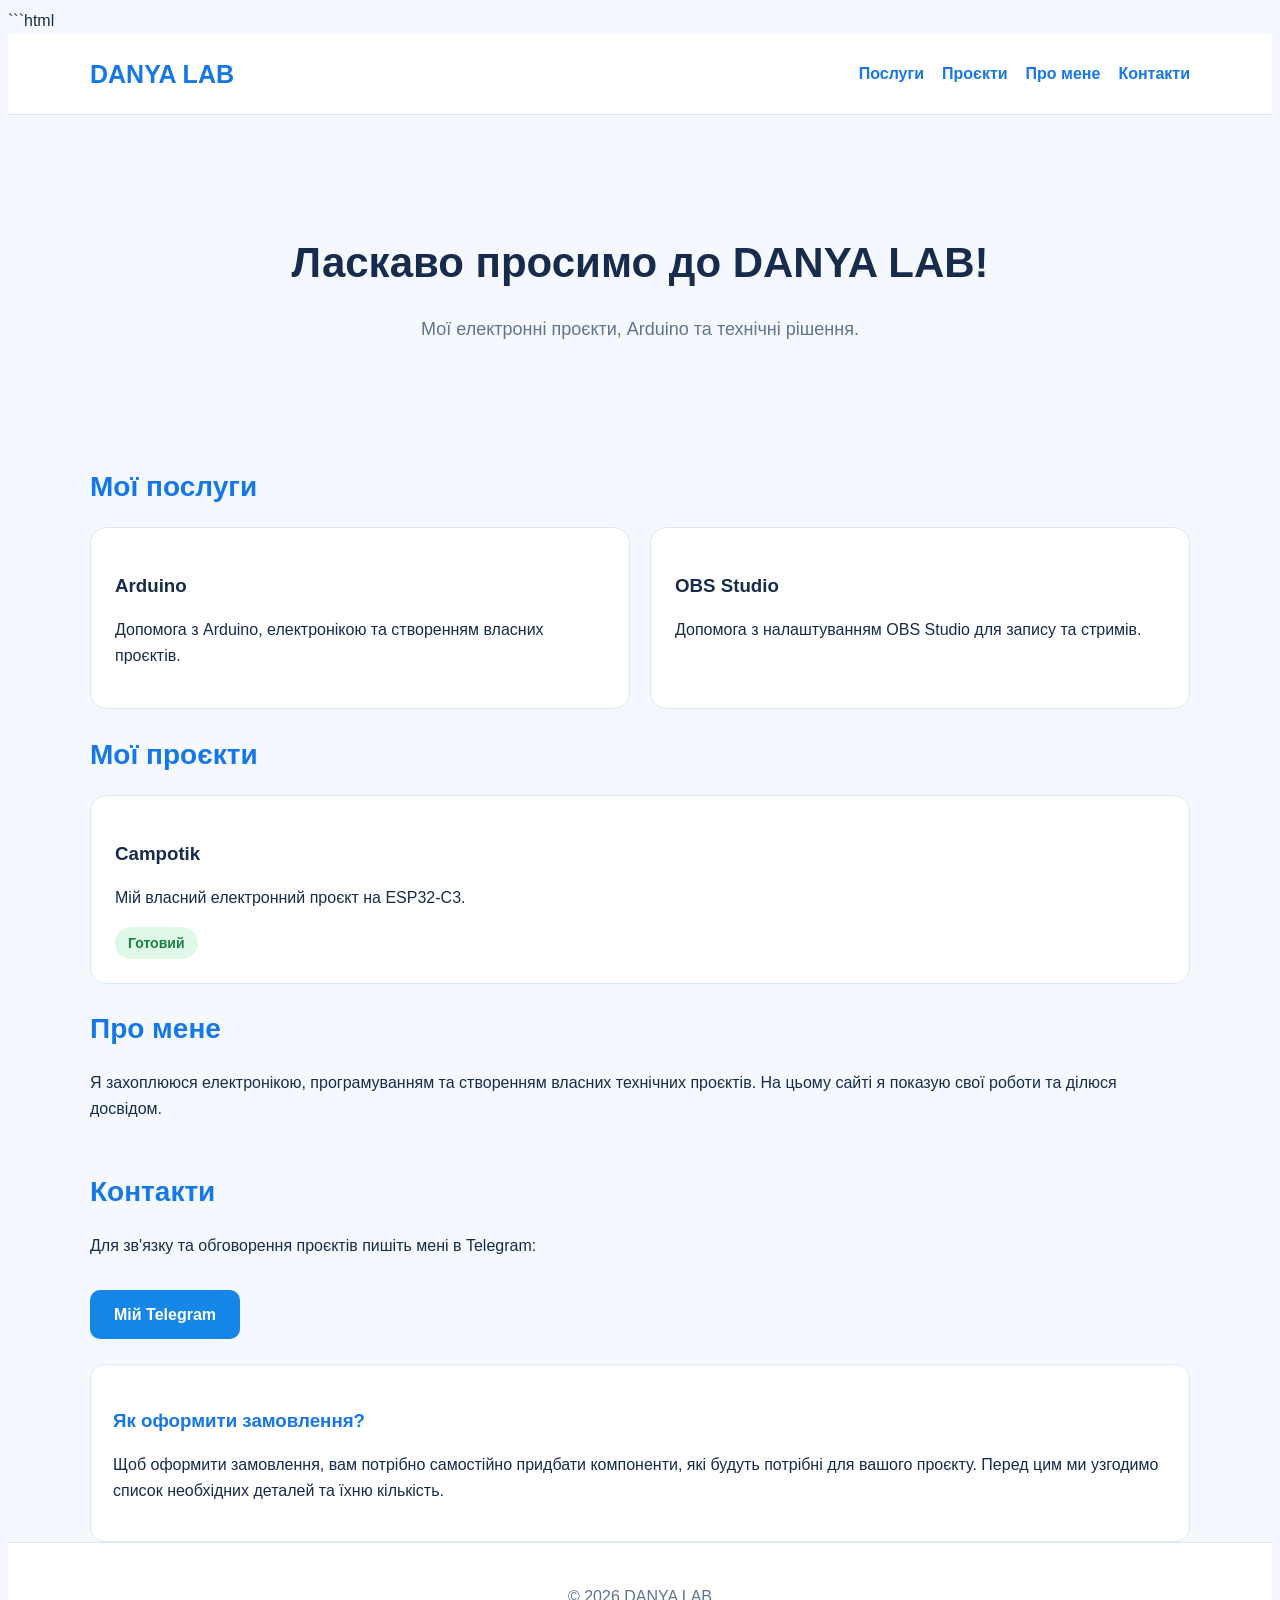
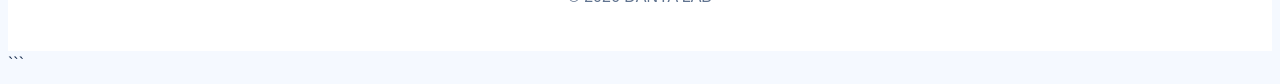
==== index.html @ 4e41c388 "Add files via upload" ====
```html
<!DOCTYPE html>
<html lang="uk">
<head>
    <meta charset="UTF-8">
    <meta name="viewport" content="width=device-width, initial-scale=1.0">
    <title>DANYA LAB</title>
    <link rel="stylesheet" href="style.css">
</head>
<body>

<header class="site-header">
    <div class="container header-content">
        <a href="index.html" class="logo">DANYA LAB</a>
        <nav>
            <a href="#services">Послуги</a>
            <a href="#projects">Проєкти</a>
            <a href="#about">Про мене</a>
            <a href="#contacts">Контакти</a>
        </nav>
    </div>
</header>

<main>

    <section class="hero container">
        <h1>Ласкаво просимо до DANYA LAB!</h1>
        <p>Мої електронні проєкти, Arduino та технічні рішення.</p>
    </section>

    <section class="container" id="services">
        <h2>Мої послуги</h2>

        <div class="cards">
            <div class="card">
                <h3>Arduino</h3>
                <p>Допомога з Arduino, електронікою та створенням власних проєктів.</p>
            </div>

            <div class="card">
                <h3>OBS Studio</h3>
                <p>Допомога з налаштуванням OBS Studio для запису та стримів.</p>
            </div>
        </div>
    </section>

    <section class="container" id="projects">
        <h2>Мої проєкти</h2>

        <div class="projects">
            <a href="campotik.html" class="project-card">
                <h3>Campotik</h3>
                <p>Мій власний електронний проєкт на ESP32-C3.</p>
                <span class="status">Готовий</span>
            </a>
        </div>
    </section>

    <section class="container" id="about">
        <h2>Про мене</h2>
        <p>
            Я захоплююся електронікою, програмуванням та створенням
            власних технічних проєктів. На цьому сайті я показую
            свої роботи та ділюся досвідом.
        </p>
    </section>

    <section class="container contacts" id="contacts">
        <h2>Контакти</h2>

        <p>Для зв'язку та обговорення проєктів пишіть мені в Telegram:</p>

        <a class="telegram-button" href="https://t.me/Danyalabbb" target="_blank" rel="noopener noreferrer">
            Мій Telegram
        </a>

        <div class="order-info">
            <h3>Як оформити замовлення?</h3>
            <p>
                Щоб оформити замовлення, вам потрібно самостійно
                придбати компоненти, які будуть потрібні для вашого
                проєкту. Перед цим ми узгодимо список необхідних
                деталей та їхню кількість.
            </p>
        </div>
    </section>

</main>

<footer class="site-footer">
    <p>© 2026 DANYA LAB</p>
</footer>

</body>
</html>
```
---- style.css ----
css
* {
    margin: 0;
    padding: 0;
    box-sizing: border-box;
}

html {
    scroll-behavior: smooth;
}

body {
    font-family: Arial, sans-serif;
    background: #f5f9ff;
    color: #172b4d;
    line-height: 1.6;
}

.container {
    width: 90%;
    max-width: 1100px;
    margin: 0 auto;
}

/* Шапка */

.site-header {
    background: white;
    padding: 20px 0;
    border-bottom: 1px solid #dce8f7;
}

.header-content {
    display: flex;
    justify-content: space-between;
    align-items: center;
    gap: 20px;
}

.logo {
    font-size: 25px;
    font-weight: bold;
    color: #1677e8;
    text-decoration: none;
}

nav {
    display: flex;
    gap: 18px;
    flex-wrap: wrap;
}

nav a,
.back-link {
    color: #1677e8;
    text-decoration: none;
    font-weight: bold;
}

nav a:hover,
.back-link:hover {
    text-decoration: underline;
}

/* Головна */

.hero {
    padding: 80px 0;
    text-align: center;
}

.hero h1 {
    font-size: 42px;
    margin-bottom: 15px;
}

.hero p {
    font-size: 18px;
    color: #60738f;
}

section {
    margin-bottom: 55px;
}

h2 {
    font-size: 28px;
    margin-bottom: 18px;
    color: #1677e8;
}

/* Картки */

.cards,
.projects {
    display: grid;
    grid-template-columns: repeat(auto-fit, minmax(230px, 1fr));
    gap: 20px;
}

.card,
.project-card {
    display: block;
    padding: 24px;
    background: white;
    border-radius: 16px;
    border: 1px solid #dce8f7;
    color: #172b4d;
    text-decoration: none;
    transition: 0.2s;
}

.card:hover,
.project-card:hover {
    transform: translateY(-5px);
    box-shadow: 0 8px 25px rgba(20, 90, 160, 0.12);
}

.project-card h3,
.card h3 {
    margin-bottom: 10px;
}

/* Статус */

.status {
    display: inline-block;
    background: #dff8e8;
    color: #168344;
    padding: 5px 13px;
    border-radius: 20px;
    font-size: 14px;
    font-weight: bold;
}

/* Контакти */

.contacts {
    padding-top: 10px;
}

.telegram-button {
    display: inline-block;
    margin-top: 15px;
    padding: 12px 24px;
    background: #1687e8;
    color: white;
    text-decoration: none;
    border-radius: 10px;
    font-weight: bold;
    transition: 0.2s;
}

.telegram-button:hover {
    background: #0868c4;
}

/* Інформація про замовлення */

.order-info {
    margin-top: 25px;
    padding: 22px;
    background: white;
    border: 1px solid #dce8f7;
    border-radius: 14px;
}

.order-info h3 {
    color: #1677e8;
    margin-bottom: 10px;
}

/* Сторінка Campotik */

.project-detail {
    padding-top: 45px;
    padding-bottom: 50px;
}

.project-heading {
    margin-bottom: 35px;
}

.project-heading h1 {
    display: inline-block;
    font-size: 42px;
    margin-right: 12px;
}

.project-heading p {
    margin-top: 18px;
    font-size: 18px;
    color: #60738f;
}

.project-info {
    background: white;
    padding: 25px;
    border-radius: 16px;
    border: 1px solid #dce8f7;
    margin-bottom: 40px;
}

.project-info ul {
    padding-left: 25px;
}

.project-info li {
    margin-bottom: 8px;
}

/* Галерея */

.gallery-section {
    margin-top: 35px;
}

.gallery-section p {
    color: #60738f;
    margin-bottom: 20px;
}

.campotik-gallery {
    display: grid;
    grid-template-columns: repeat(auto-fit, minmax(230px, 1fr));
    gap: 18px;
}

.campotik-gallery img {
    width: 100%;
    height: 240px;
    object-fit: cover;
    border-radius: 15px;
    border: 2px solid #dce8f7;
    background: white;
    transition: transform 0.2s;
}

.campotik-gallery img:hover {
    transform: scale(1.03);
}

/* Підвал */

.site-footer {
    text-align: center;
    padding: 25px;
    color: #60738f;
    background: white;
    border-top: 1px solid #dce8f7;
}

/* Телефони */

@media (max-width: 650px) {
    .header-content {
        flex-direction: column;
    }

    nav {
        justify-content: center;
    }

    .hero h1 {
        font-size: 32px;
    }

    .project-heading h1 {
        font-size: 34px;
    }

    .campotik-gallery {
        grid-template-columns: 1fr;
    }

    .campotik-gallery img {
        height: 250px;
    }
}
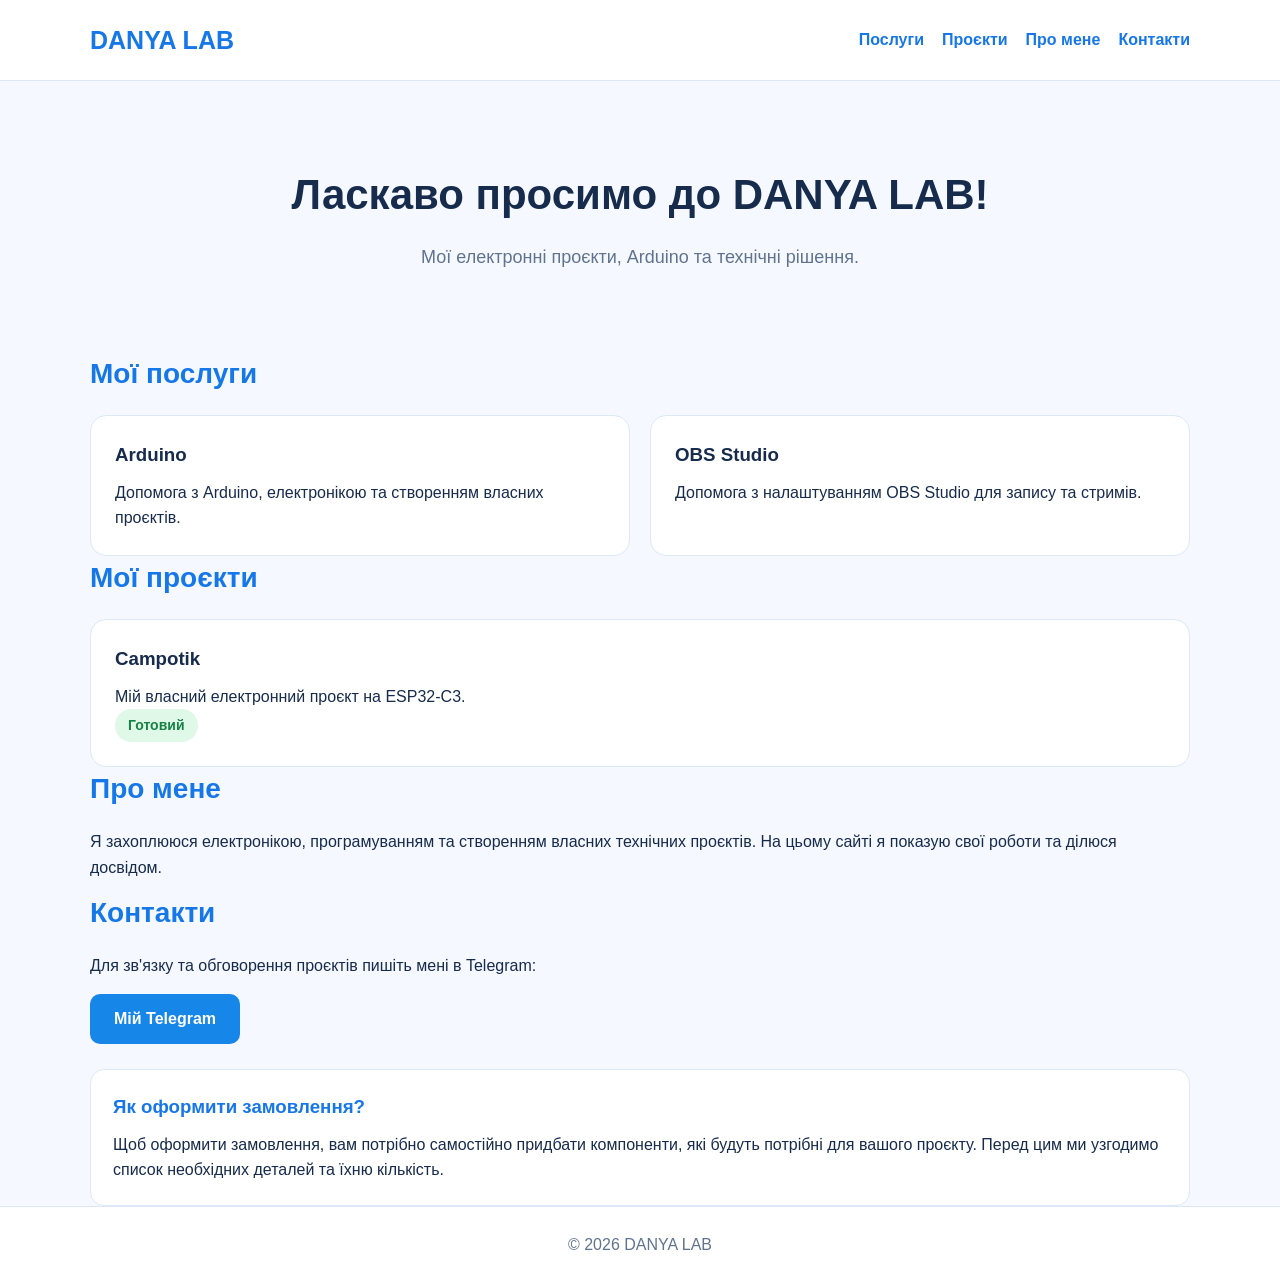
==== commit 1b2e5aa9: "Add files via upload" ====
--- a/index.html
+++ b/index.html
@@ -1,4 +1,4 @@
-```html
+
 <!DOCTYPE html>
 <html lang="uk">
 <head>
@@ -92,5 +92,4 @@
 </footer>
 
 </body>
-</html>
-```+</html>
--- a/style.css
+++ b/style.css
@@ -1,4 +1,4 @@
-css
+
 * {
     margin: 0;
     padding: 0;
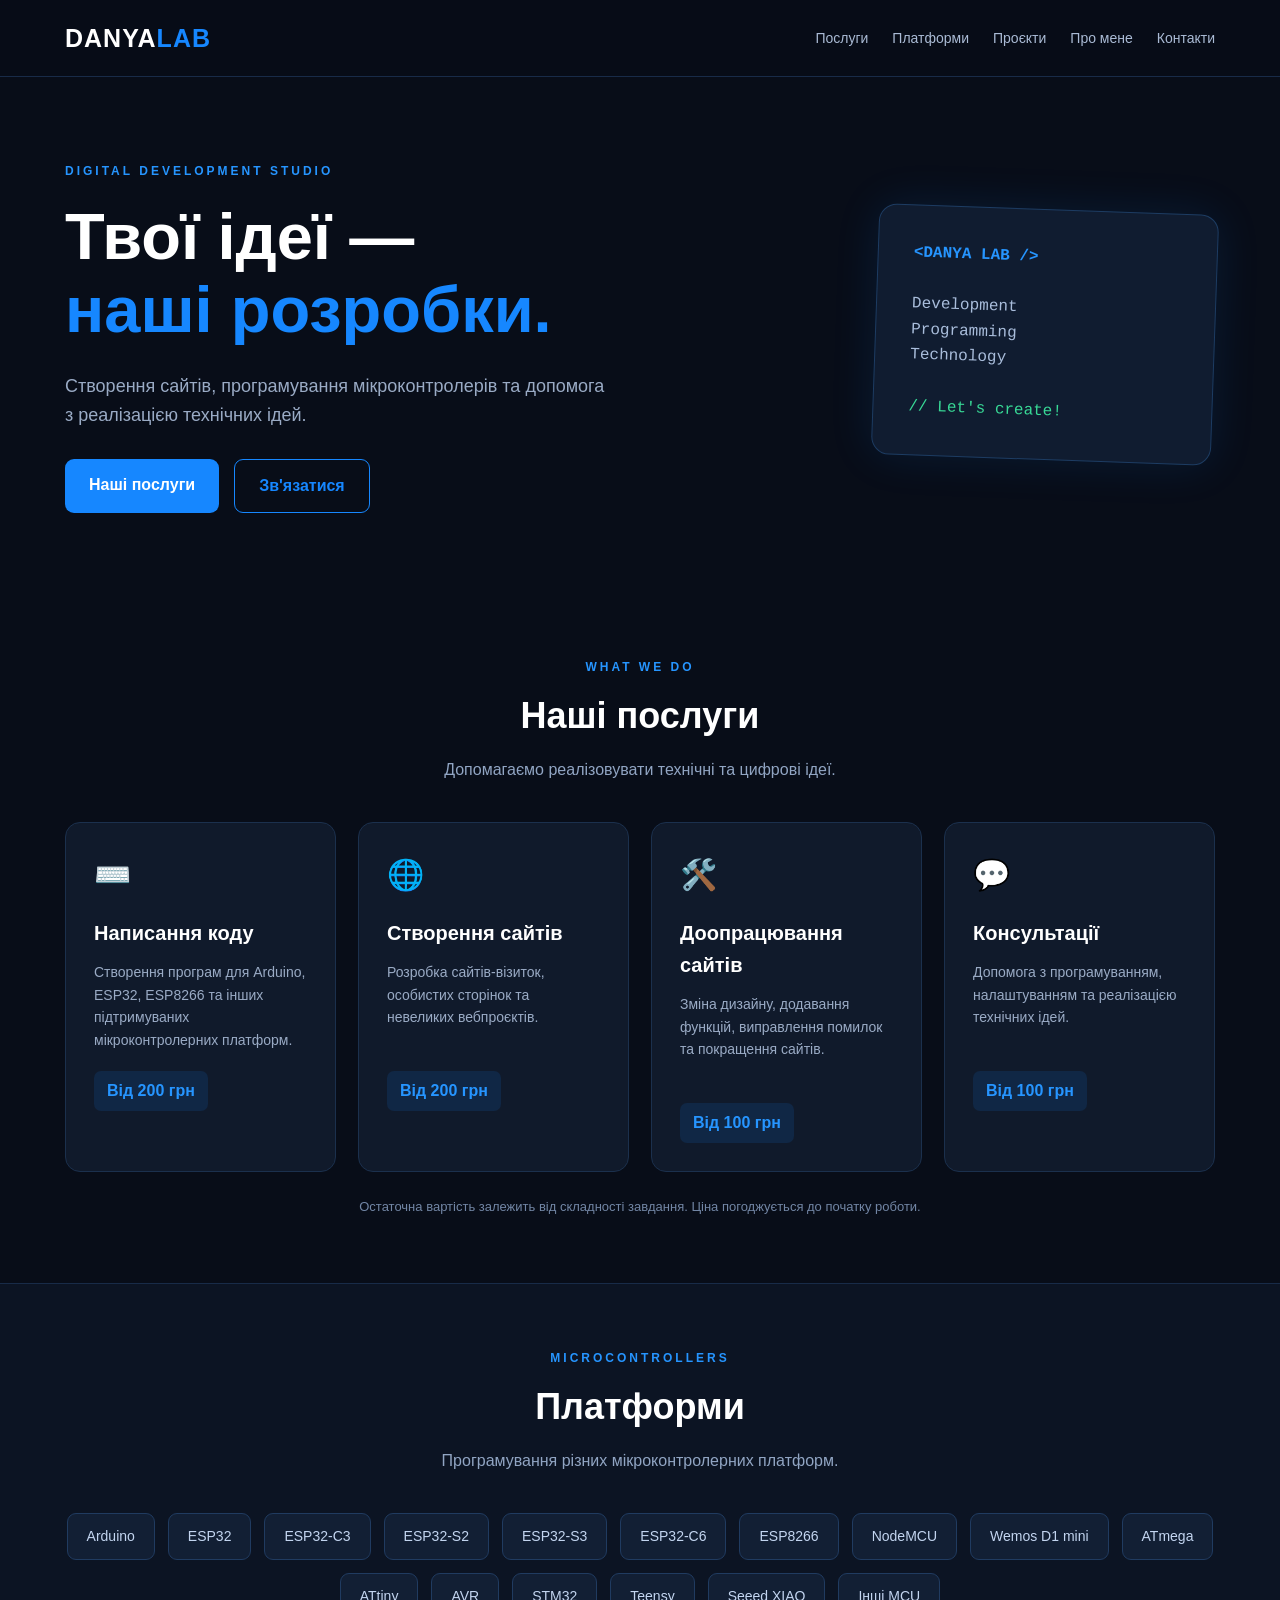
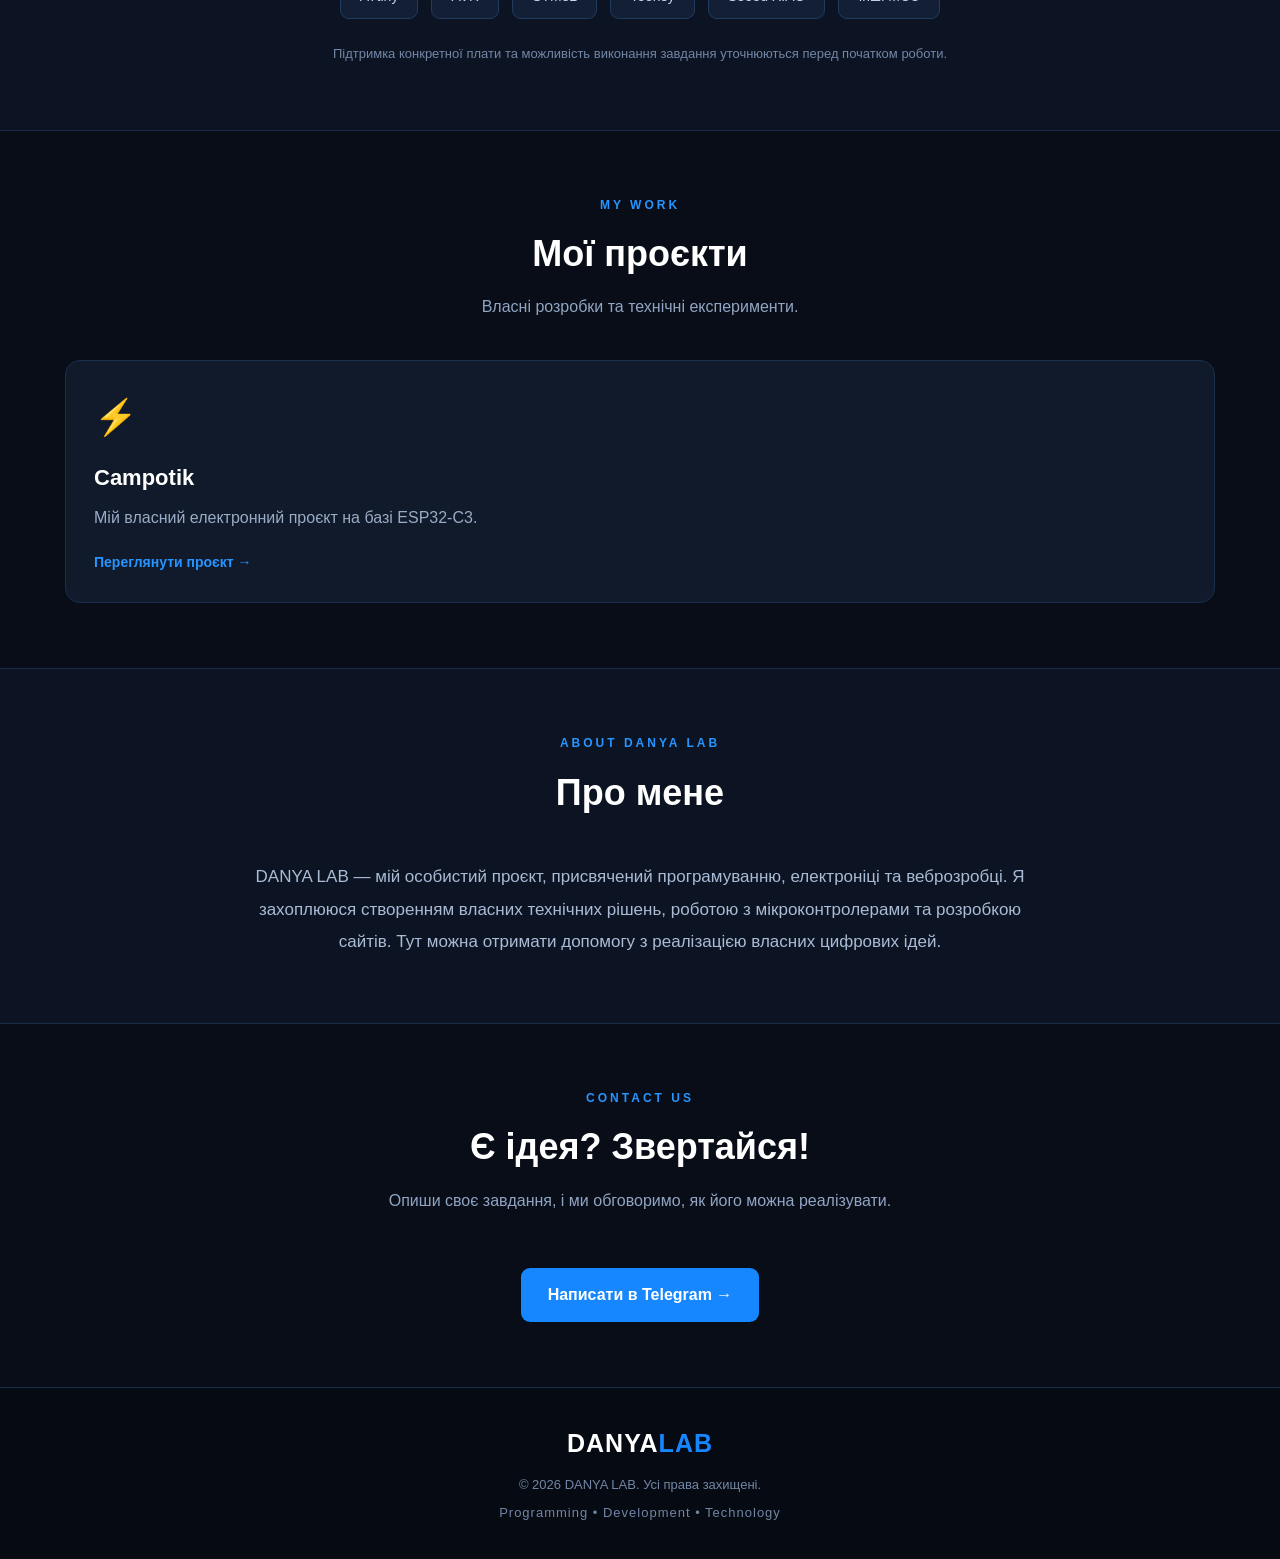
==== commit 6b597420: "Add files via upload" ====
--- a/index.html
+++ b/index.html
@@ -4,91 +4,358 @@
 <head>
     <meta charset="UTF-8">
     <meta name="viewport" content="width=device-width, initial-scale=1.0">
-    <title>DANYA LAB</title>
+
+    <meta name="description" content="DANYA LAB — створення сайтів, програмування Arduino, ESP32 та інших мікроконтролерів.">
+
+    <meta name="theme-color" content="#080d18">
+
+    <title>DANYA LAB — Розробка та програмування</title>
+
     <link rel="stylesheet" href="style.css">
 </head>
+
 <body>
 
 <header class="site-header">
     <div class="container header-content">
-        <a href="index.html" class="logo">DANYA LAB</a>
+
+        <a href="#" class="logo">
+            DANYA<span>LAB</span>
+        </a>
+
         <nav>
             <a href="#services">Послуги</a>
+            <a href="#platforms">Платформи</a>
             <a href="#projects">Проєкти</a>
             <a href="#about">Про мене</a>
             <a href="#contacts">Контакти</a>
         </nav>
+
     </div>
 </header>
 
 <main>
 
+    <!-- ГОЛОВНИЙ ЕКРАН -->
+
     <section class="hero container">
-        <h1>Ласкаво просимо до DANYA LAB!</h1>
-        <p>Мої електронні проєкти, Arduino та технічні рішення.</p>
-    </section>
-
-    <section class="container" id="services">
-        <h2>Мої послуги</h2>
+
+        <div class="hero-content">
+
+            <span class="hero-label">
+                DIGITAL DEVELOPMENT STUDIO
+            </span>
+
+            <h1>
+                Твої ідеї —<br>
+                <span>наші розробки.</span>
+            </h1>
+
+            <p>
+                Створення сайтів, програмування мікроконтролерів
+                та допомога з реалізацією технічних ідей.
+            </p>
+
+            <div class="hero-buttons">
+
+                <a href="#services" class="button primary">
+                    Наші послуги
+                </a>
+
+                <a href="#contacts" class="button secondary">
+                    Зв'язатися
+                </a>
+
+            </div>
+
+        </div>
+
+        <div class="hero-decoration">
+
+            <div class="code-box">
+
+                <span class="code-blue">&lt;DANYA LAB /&gt;</span>
+
+                <br><br>
+
+                <span>Development</span>
+                <br>
+                <span>Programming</span>
+                <br>
+                <span>Technology</span>
+
+                <br><br>
+
+                <span class="code-green">// Let's create!</span>
+
+            </div>
+
+        </div>
+
+    </section>
+
+    <!-- ПОСЛУГИ -->
+
+    <section class="section container" id="services">
+
+        <div class="section-heading">
+
+            <span>WHAT WE DO</span>
+
+            <h2>Наші послуги</h2>
+
+            <p>
+                Допомагаємо реалізовувати технічні та цифрові ідеї.
+            </p>
+
+        </div>
 
         <div class="cards">
+
             <div class="card">
-                <h3>Arduino</h3>
-                <p>Допомога з Arduino, електронікою та створенням власних проєктів.</p>
+
+                <div class="card-icon">⌨️</div>
+
+                <h3>Написання коду</h3>
+
+                <p>
+                    Створення програм для Arduino, ESP32,
+                    ESP8266 та інших підтримуваних
+                    мікроконтролерних платформ.
+                </p>
+
+                <div class="card-price">
+                    Від 200 грн
+                </div>
+
             </div>
 
             <div class="card">
-                <h3>OBS Studio</h3>
-                <p>Допомога з налаштуванням OBS Studio для запису та стримів.</p>
-            </div>
-        </div>
-    </section>
-
-    <section class="container" id="projects">
-        <h2>Мої проєкти</h2>
+
+                <div class="card-icon">🌐</div>
+
+                <h3>Створення сайтів</h3>
+
+                <p>
+                    Розробка сайтів-візиток, особистих сторінок
+                    та невеликих вебпроєктів.
+                </p>
+
+                <div class="card-price">
+                    Від 200 грн
+                </div>
+
+            </div>
+
+            <div class="card">
+
+                <div class="card-icon">🛠️</div>
+
+                <h3>Доопрацювання сайтів</h3>
+
+                <p>
+                    Зміна дизайну, додавання функцій,
+                    виправлення помилок та покращення сайтів.
+                </p>
+
+                <div class="card-price">
+                    Від 100 грн
+                </div>
+
+            </div>
+
+            <div class="card">
+
+                <div class="card-icon">💬</div>
+
+                <h3>Консультації</h3>
+
+                <p>
+                    Допомога з програмуванням, налаштуванням
+                    та реалізацією технічних ідей.
+                </p>
+
+                <div class="card-price">
+                    Від 100 грн
+                </div>
+
+            </div>
+
+        </div>
+
+        <p class="price-note">
+            Остаточна вартість залежить від складності завдання.
+            Ціна погоджується до початку роботи.
+        </p>
+
+    </section>
+
+    <!-- ПЛАТФОРМИ -->
+
+    <section class="section platforms-section" id="platforms">
+
+        <div class="container">
+
+            <div class="section-heading">
+
+                <span>MICROCONTROLLERS</span>
+
+                <h2>Платформи</h2>
+
+                <p>
+                    Програмування різних мікроконтролерних платформ.
+                </p>
+
+            </div>
+
+            <div class="platform-list">
+
+                <div class="platform">Arduino</div>
+                <div class="platform">ESP32</div>
+                <div class="platform">ESP32-C3</div>
+                <div class="platform">ESP32-S2</div>
+                <div class="platform">ESP32-S3</div>
+                <div class="platform">ESP32-C6</div>
+                <div class="platform">ESP8266</div>
+                <div class="platform">NodeMCU</div>
+                <div class="platform">Wemos D1 mini</div>
+                <div class="platform">ATmega</div>
+                <div class="platform">ATtiny</div>
+                <div class="platform">AVR</div>
+                <div class="platform">STM32</div>
+                <div class="platform">Teensy</div>
+                <div class="platform">Seeed XIAO</div>
+                <div class="platform">Інші MCU</div>
+
+            </div>
+
+            <p class="platform-note">
+                Підтримка конкретної плати та можливість виконання
+                завдання уточнюються перед початком роботи.
+            </p>
+
+        </div>
+
+    </section>
+
+    <!-- ПРОЄКТИ -->
+
+    <section class="section container" id="projects">
+
+        <div class="section-heading">
+
+            <span>MY WORK</span>
+
+            <h2>Мої проєкти</h2>
+
+            <p>
+                Власні розробки та технічні експерименти.
+            </p>
+
+        </div>
 
         <div class="projects">
+
             <a href="campotik.html" class="project-card">
+
+                <div class="project-icon">⚡</div>
+
                 <h3>Campotik</h3>
-                <p>Мій власний електронний проєкт на ESP32-C3.</p>
-                <span class="status">Готовий</span>
+
+                <p>
+                    Мій власний електронний проєкт
+                    на базі ESP32-C3.
+                </p>
+
+                <span class="project-link">
+                    Переглянути проєкт →
+                </span>
+
             </a>
-        </div>
-    </section>
-
-    <section class="container" id="about">
-        <h2>Про мене</h2>
-        <p>
-            Я захоплююся електронікою, програмуванням та створенням
-            власних технічних проєктів. На цьому сайті я показую
-            свої роботи та ділюся досвідом.
-        </p>
-    </section>
-
-    <section class="container contacts" id="contacts">
-        <h2>Контакти</h2>
-
-        <p>Для зв'язку та обговорення проєктів пишіть мені в Telegram:</p>
-
-        <a class="telegram-button" href="https://t.me/Danyalabbb" target="_blank" rel="noopener noreferrer">
-            Мій Telegram
+
+        </div>
+
+    </section>
+
+    <!-- ПРО МЕНЕ -->
+
+    <section class="section about-section" id="about">
+
+        <div class="container">
+
+            <div class="section-heading">
+
+                <span>ABOUT DANYA LAB</span>
+
+                <h2>Про мене</h2>
+
+            </div>
+
+            <p class="about-text">
+
+                DANYA LAB — мій особистий проєкт,
+                присвячений програмуванню, електроніці
+                та веброзробці.
+
+                Я захоплююся створенням власних технічних
+                рішень, роботою з мікроконтролерами
+                та розробкою сайтів.
+
+                Тут можна отримати допомогу з реалізацією
+                власних цифрових ідей.
+
+            </p>
+
+        </div>
+
+    </section>
+
+    <!-- КОНТАКТИ -->
+
+    <section class="section container contacts" id="contacts">
+
+        <div class="section-heading">
+
+            <span>CONTACT US</span>
+
+            <h2>Є ідея? Звертайся!</h2>
+
+            <p>
+                Опиши своє завдання, і ми обговоримо,
+                як його можна реалізувати.
+            </p>
+
+        </div>
+
+        <a
+            class="telegram-button"
+            href="https://t.me/Danyalabbb"
+            target="_blank"
+            rel="noopener noreferrer"
+        >
+            Написати в Telegram →
         </a>
 
-        <div class="order-info">
-            <h3>Як оформити замовлення?</h3>
-            <p>
-                Щоб оформити замовлення, вам потрібно самостійно
-                придбати компоненти, які будуть потрібні для вашого
-                проєкту. Перед цим ми узгодимо список необхідних
-                деталей та їхню кількість.
-            </p>
-        </div>
     </section>
 
 </main>
 
+<!-- FOOTER -->
+
 <footer class="site-footer">
-    <p>© 2026 DANYA LAB</p>
+
+    <a href="#" class="logo">
+        DANYA<span>LAB</span>
+    </a>
+
+    <p>
+        © 2026 DANYA LAB. Усі права захищені.
+    </p>
+
+    <p class="footer-description">
+        Programming • Development • Technology
+    </p>
+
 </footer>
 
 </body>
--- a/style.css
+++ b/style.css
@@ -1,3 +1,6 @@
+/* ==============================
+   ОСНОВНІ НАЛАШТУВАННЯ
+============================== */
 
 * {
     margin: 0;
@@ -11,166 +14,436 @@
 
 body {
     font-family: Arial, sans-serif;
-    background: #f5f9ff;
-    color: #172b4d;
+    background: #080d18;
+    color: #e7efff;
     line-height: 1.6;
 }
 
 .container {
     width: 90%;
-    max-width: 1100px;
+    max-width: 1150px;
     margin: 0 auto;
 }
 
-/* Шапка */
+section {
+    scroll-margin-top: 90px;
+}
+
+/* ==============================
+   ШАПКА САЙТУ
+============================== */
 
 .site-header {
-    background: white;
-    padding: 20px 0;
-    border-bottom: 1px solid #dce8f7;
+    position: sticky;
+    top: 0;
+    z-index: 100;
+    background: rgba(8, 13, 24, 0.95);
+    backdrop-filter: blur(12px);
+    border-bottom: 1px solid #182b48;
+    padding: 18px 0;
 }
 
 .header-content {
     display: flex;
     justify-content: space-between;
     align-items: center;
-    gap: 20px;
+    gap: 25px;
 }
 
 .logo {
     font-size: 25px;
     font-weight: bold;
-    color: #1677e8;
+    color: #ffffff;
     text-decoration: none;
+    letter-spacing: 1px;
+}
+
+.logo span {
+    color: #1687ff;
 }
 
 nav {
     display: flex;
-    gap: 18px;
+    align-items: center;
+    gap: 24px;
     flex-wrap: wrap;
 }
 
-nav a,
-.back-link {
-    color: #1677e8;
+nav a {
+    color: #aabbd5;
     text-decoration: none;
-    font-weight: bold;
-}
-
-nav a:hover,
-.back-link:hover {
-    text-decoration: underline;
-}
-
-/* Головна */
+    font-size: 14px;
+    transition: 0.2s;
+}
+
+nav a:hover {
+    color: #2695ff;
+}
+
+/* ==============================
+   ГОЛОВНИЙ ЕКРАН
+============================== */
 
 .hero {
-    padding: 80px 0;
+    min-height: 510px;
+    display: flex;
+    justify-content: space-between;
+    align-items: center;
+    gap: 50px;
+    padding-top: 80px;
+    padding-bottom: 80px;
+}
+
+.hero-content {
+    max-width: 650px;
+}
+
+.hero-label {
+    display: inline-block;
+    color: #2695ff;
+    font-size: 12px;
+    font-weight: bold;
+    letter-spacing: 3px;
+    margin-bottom: 20px;
+}
+
+.hero h1 {
+    font-size: clamp(38px, 6vw, 65px);
+    line-height: 1.12;
+    margin-bottom: 25px;
+    color: white;
+}
+
+.hero h1 span {
+    color: #1687ff;
+}
+
+.hero p {
+    max-width: 550px;
+    color: #9aabc5;
+    font-size: 18px;
+    margin-bottom: 30px;
+}
+
+.hero-buttons {
+    display: flex;
+    gap: 15px;
+    flex-wrap: wrap;
+}
+
+.button {
+    display: inline-block;
+    padding: 13px 24px;
+    border-radius: 9px;
+    text-decoration: none;
+    font-weight: bold;
+    transition: 0.25s;
+}
+
+.button.primary {
+    background: #1687ff;
+    color: white;
+}
+
+.button.primary:hover {
+    background: #0069d9;
+    transform: translateY(-3px);
+    box-shadow: 0 5px 25px rgba(22, 135, 255, 0.3);
+}
+
+.button.secondary {
+    color: #1687ff;
+    border: 1px solid #1687ff;
+}
+
+.button.secondary:hover {
+    background: #1687ff;
+    color: white;
+}
+
+/* Декоративний блок з кодом */
+
+.hero-decoration {
+    width: 340px;
+    flex-shrink: 0;
+}
+
+.code-box {
+    padding: 35px;
+    background: #101c30;
+    border: 1px solid #1d3c62;
+    border-radius: 18px;
+    box-shadow: 0 0 45px rgba(22, 135, 255, 0.12);
+    font-family: Consolas, monospace;
+    color: #a9bddb;
+    transform: rotate(2deg);
+}
+
+.code-blue {
+    color: #2695ff;
+    font-weight: bold;
+}
+
+.code-green {
+    color: #38d996;
+}
+
+/* ==============================
+   ЗАГОЛОВКИ СЕКЦІЙ
+============================== */
+
+.section {
+    padding-top: 65px;
+    padding-bottom: 65px;
+}
+
+.section-heading {
     text-align: center;
-}
-
-.hero h1 {
-    font-size: 42px;
-    margin-bottom: 15px;
-}
-
-.hero p {
-    font-size: 18px;
-    color: #60738f;
-}
-
-section {
-    margin-bottom: 55px;
-}
-
-h2 {
-    font-size: 28px;
+    margin-bottom: 40px;
+}
+
+.section-heading > span {
+    display: block;
+    color: #2695ff;
+    font-size: 12px;
+    font-weight: bold;
+    letter-spacing: 3px;
+    margin-bottom: 10px;
+}
+
+.section-heading h2 {
+    font-size: 36px;
+    color: white;
+    margin-bottom: 12px;
+}
+
+.section-heading p {
+    color: #91a5c3;
+    font-size: 16px;
+}
+
+/* ==============================
+   КАРТКИ ПОСЛУГ
+============================== */
+
+.cards {
+    display: grid;
+    grid-template-columns: repeat(auto-fit, minmax(230px, 1fr));
+    gap: 22px;
+}
+
+.card {
+    padding: 28px;
+    background: #101a2b;
+    border: 1px solid #1b304d;
+    border-radius: 15px;
+    transition: 0.25s;
+}
+
+.card:hover {
+    transform: translateY(-6px);
+    border-color: #1687ff;
+    box-shadow: 0 8px 30px rgba(22, 135, 255, 0.12);
+}
+
+.card-icon {
+    font-size: 30px;
     margin-bottom: 18px;
-    color: #1677e8;
-}
-
-/* Картки */
-
-.cards,
+}
+
+.card h3 {
+    color: white;
+    font-size: 20px;
+    margin-bottom: 12px;
+}
+
+.card p {
+    color: #9aabc5;
+    font-size: 14px;
+    min-height: 90px;
+}
+
+.card-price {
+    display: inline-block;
+    margin-top: 20px;
+    padding: 7px 13px;
+    background: rgba(22, 135, 255, 0.12);
+    color: #2695ff;
+    border-radius: 7px;
+    font-weight: bold;
+}
+
+.price-note {
+    text-align: center;
+    color: #7286a5;
+    font-size: 13px;
+    margin-top: 25px;
+}
+
+/* ==============================
+   ПЛАТФОРМИ
+============================== */
+
+.platforms-section {
+    background: #0c1423;
+    border-top: 1px solid #182b48;
+    border-bottom: 1px solid #182b48;
+}
+
+.platform-list {
+    display: flex;
+    justify-content: center;
+    flex-wrap: wrap;
+    gap: 13px;
+}
+
+.platform {
+    padding: 11px 19px;
+    background: #121f34;
+    border: 1px solid #203b60;
+    border-radius: 9px;
+    color: #c3d5f0;
+    font-size: 14px;
+    transition: 0.2s;
+}
+
+.platform:hover {
+    color: white;
+    border-color: #1687ff;
+    background: #142b49;
+    transform: translateY(-3px);
+}
+
+.platform-note {
+    text-align: center;
+    color: #7286a5;
+    font-size: 13px;
+    margin-top: 25px;
+}
+
+/* ==============================
+   ПРОЄКТИ
+============================== */
+
 .projects {
     display: grid;
-    grid-template-columns: repeat(auto-fit, minmax(230px, 1fr));
-    gap: 20px;
-}
-
-.card,
+    grid-template-columns: repeat(auto-fit, minmax(250px, 1fr));
+    gap: 22px;
+}
+
 .project-card {
     display: block;
-    padding: 24px;
-    background: white;
-    border-radius: 16px;
-    border: 1px solid #dce8f7;
-    color: #172b4d;
+    padding: 28px;
+    background: #101a2b;
+    border: 1px solid #1b304d;
+    border-radius: 15px;
     text-decoration: none;
-    transition: 0.2s;
-}
-
-.card:hover,
+    color: #e7efff;
+    transition: 0.25s;
+}
+
 .project-card:hover {
-    transform: translateY(-5px);
-    box-shadow: 0 8px 25px rgba(20, 90, 160, 0.12);
-}
-
-.project-card h3,
-.card h3 {
+    transform: translateY(-6px);
+    border-color: #1687ff;
+    box-shadow: 0 8px 30px rgba(22, 135, 255, 0.12);
+}
+
+.project-icon {
+    font-size: 35px;
+    margin-bottom: 15px;
+}
+
+.project-card h3 {
+    color: white;
+    font-size: 22px;
     margin-bottom: 10px;
 }
 
-/* Статус */
-
-.status {
-    display: inline-block;
-    background: #dff8e8;
-    color: #168344;
-    padding: 5px 13px;
-    border-radius: 20px;
+.project-card p {
+    color: #9aabc5;
+    margin-bottom: 18px;
+}
+
+.project-link {
+    color: #2695ff;
+    font-weight: bold;
     font-size: 14px;
-    font-weight: bold;
-}
-
-/* Контакти */
+}
+
+/* ==============================
+   ПРО МЕНЕ
+============================== */
+
+.about-section {
+    background: #0c1423;
+    border-top: 1px solid #182b48;
+    border-bottom: 1px solid #182b48;
+}
+
+.about-text {
+    max-width: 800px;
+    margin: 0 auto;
+    color: #aabbd5;
+    font-size: 17px;
+    text-align: center;
+    line-height: 1.9;
+}
+
+/* ==============================
+   КОНТАКТИ
+============================== */
 
 .contacts {
-    padding-top: 10px;
+    text-align: center;
 }
 
 .telegram-button {
     display: inline-block;
     margin-top: 15px;
-    padding: 12px 24px;
-    background: #1687e8;
+    padding: 14px 27px;
+    background: #1687ff;
     color: white;
     text-decoration: none;
-    border-radius: 10px;
-    font-weight: bold;
-    transition: 0.2s;
+    border-radius: 9px;
+    font-weight: bold;
+    transition: 0.25s;
 }
 
 .telegram-button:hover {
-    background: #0868c4;
-}
-
-/* Інформація про замовлення */
-
-.order-info {
-    margin-top: 25px;
-    padding: 22px;
-    background: white;
-    border: 1px solid #dce8f7;
-    border-radius: 14px;
-}
-
-.order-info h3 {
-    color: #1677e8;
-    margin-bottom: 10px;
-}
-
-/* Сторінка Campotik */
+    background: #0069d9;
+    transform: translateY(-3px);
+    box-shadow: 0 5px 25px rgba(22, 135, 255, 0.3);
+}
+
+/* ==============================
+   ПІДВАЛ
+============================== */
+
+.site-footer {
+    text-align: center;
+    padding: 35px 20px;
+    background: #060a12;
+    border-top: 1px solid #182b48;
+}
+
+.site-footer .logo {
+    display: inline-block;
+    margin-bottom: 12px;
+}
+
+.site-footer p {
+    color: #7286a5;
+    font-size: 13px;
+}
+
+.footer-description {
+    margin-top: 7px;
+    letter-spacing: 1px;
+}
+
+/* ==============================
+   СТОРІНКА CAMPOTIK
+============================== */
 
 .project-detail {
     padding-top: 45px;
@@ -185,20 +458,26 @@
     display: inline-block;
     font-size: 42px;
     margin-right: 12px;
+    color: white;
 }
 
 .project-heading p {
     margin-top: 18px;
     font-size: 18px;
-    color: #60738f;
+    color: #9aabc5;
 }
 
 .project-info {
-    background: white;
+    background: #101a2b;
     padding: 25px;
     border-radius: 16px;
-    border: 1px solid #dce8f7;
+    border: 1px solid #1b304d;
     margin-bottom: 40px;
+}
+
+.project-info h2 {
+    color: #2695ff;
+    margin-bottom: 15px;
 }
 
 .project-info ul {
@@ -207,6 +486,7 @@
 
 .project-info li {
     margin-bottom: 8px;
+    color: #aabbd5;
 }
 
 /* Галерея */
@@ -215,8 +495,12 @@
     margin-top: 35px;
 }
 
+.gallery-section h2 {
+    color: #2695ff;
+}
+
 .gallery-section p {
-    color: #60738f;
+    color: #9aabc5;
     margin-bottom: 20px;
 }
 
@@ -231,38 +515,89 @@
     height: 240px;
     object-fit: cover;
     border-radius: 15px;
-    border: 2px solid #dce8f7;
-    background: white;
-    transition: transform 0.2s;
+    border: 1px solid #203b60;
+    background: #101a2b;
+    transition: 0.25s;
 }
 
 .campotik-gallery img:hover {
     transform: scale(1.03);
-}
-
-/* Підвал */
-
-.site-footer {
-    text-align: center;
-    padding: 25px;
-    color: #60738f;
-    background: white;
-    border-top: 1px solid #dce8f7;
-}
-
-/* Телефони */
+    border-color: #1687ff;
+}
+
+/* ==============================
+   АДАПТАЦІЯ ПІД ТЕЛЕФОНИ
+============================== */
+
+@media (max-width: 800px) {
+
+    .hero {
+        flex-direction: column;
+        text-align: center;
+        gap: 45px;
+    }
+
+    .hero-content {
+        max-width: 100%;
+    }
+
+    .hero p {
+        margin-left: auto;
+        margin-right: auto;
+    }
+
+    .hero-buttons {
+        justify-content: center;
+    }
+
+    .hero-decoration {
+        width: 100%;
+        max-width: 340px;
+    }
+
+    .code-box {
+        transform: none;
+    }
+}
 
 @media (max-width: 650px) {
+
     .header-content {
         flex-direction: column;
     }
 
     nav {
         justify-content: center;
+        gap: 14px;
+    }
+
+    nav a {
+        font-size: 13px;
+    }
+
+    .hero {
+        padding-top: 60px;
+        padding-bottom: 60px;
     }
 
     .hero h1 {
-        font-size: 32px;
+        font-size: 38px;
+    }
+
+    .hero p {
+        font-size: 16px;
+    }
+
+    .section-heading h2 {
+        font-size: 29px;
+    }
+
+    .card p {
+        min-height: auto;
+    }
+
+    .about-text {
+        font-size: 15px;
     }
 
     .project-heading h1 {
@@ -276,4 +611,4 @@
     .campotik-gallery img {
         height: 250px;
     }
-}
+}
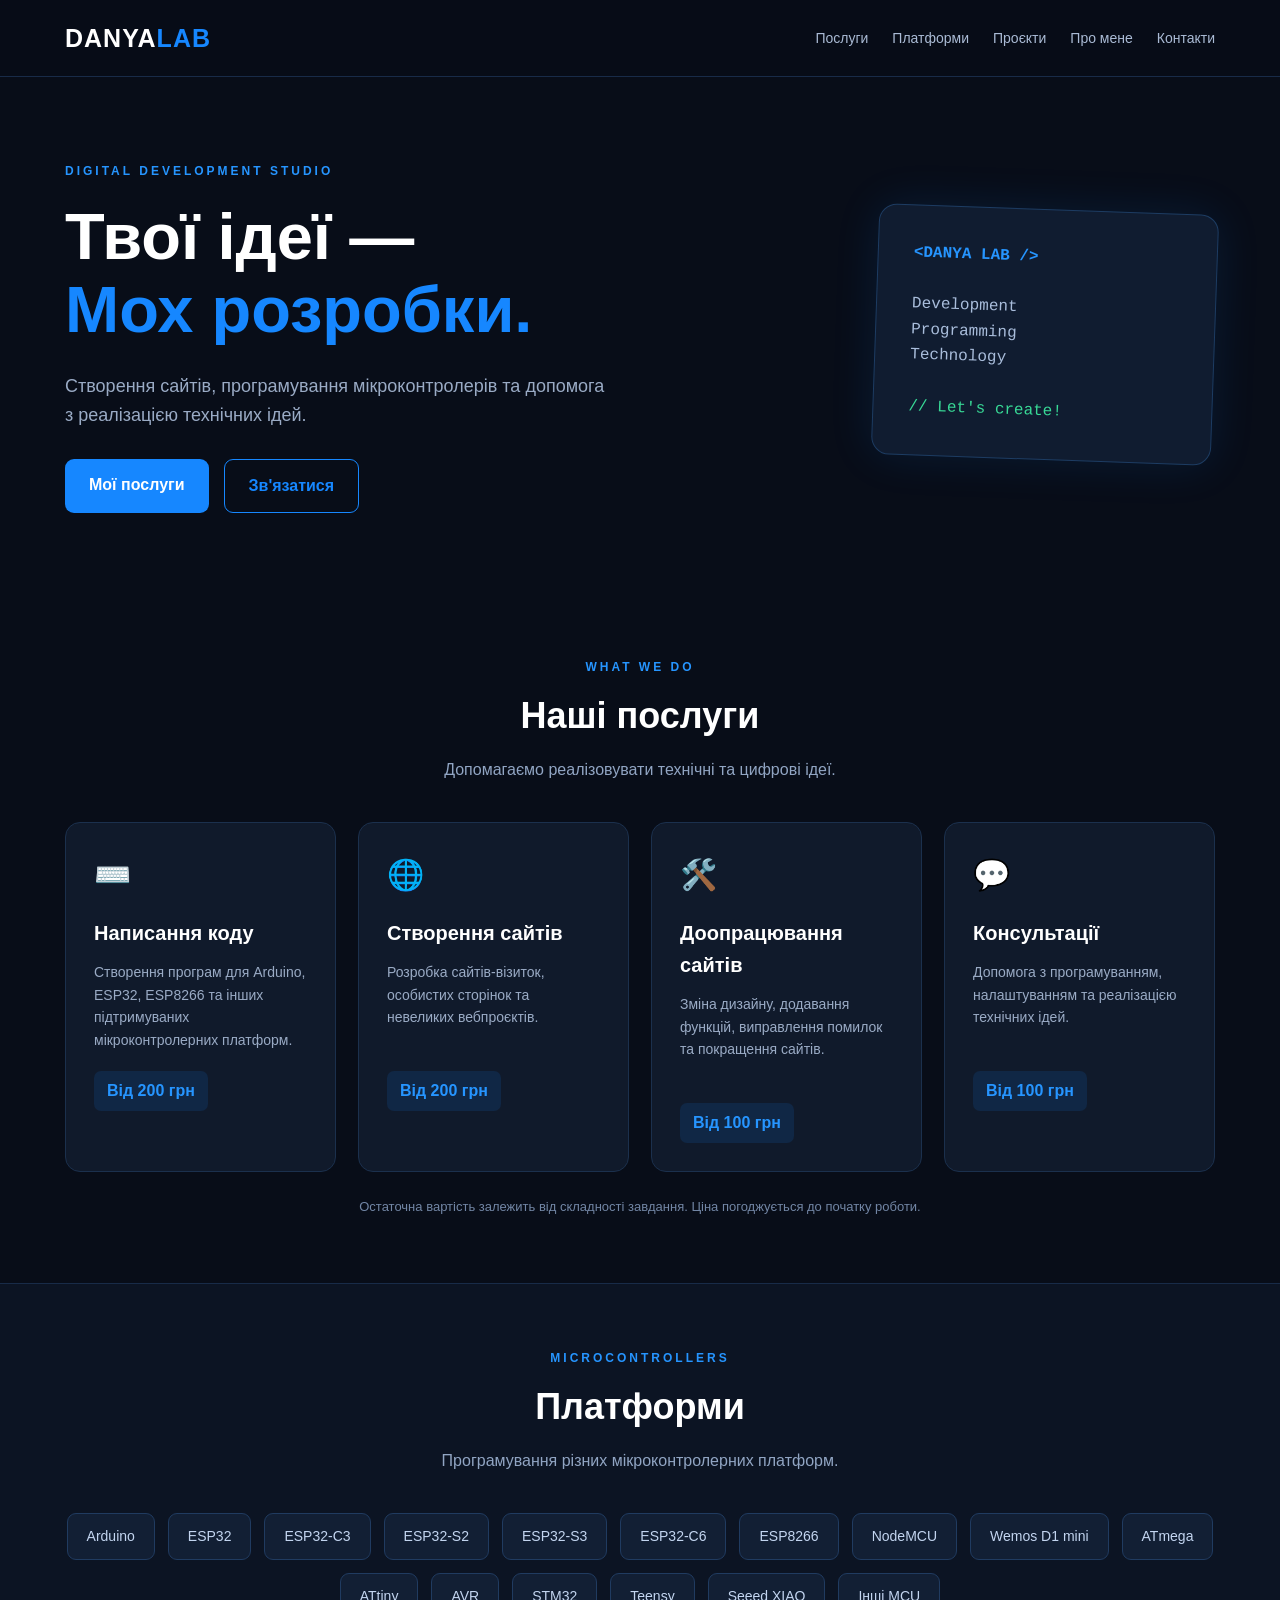
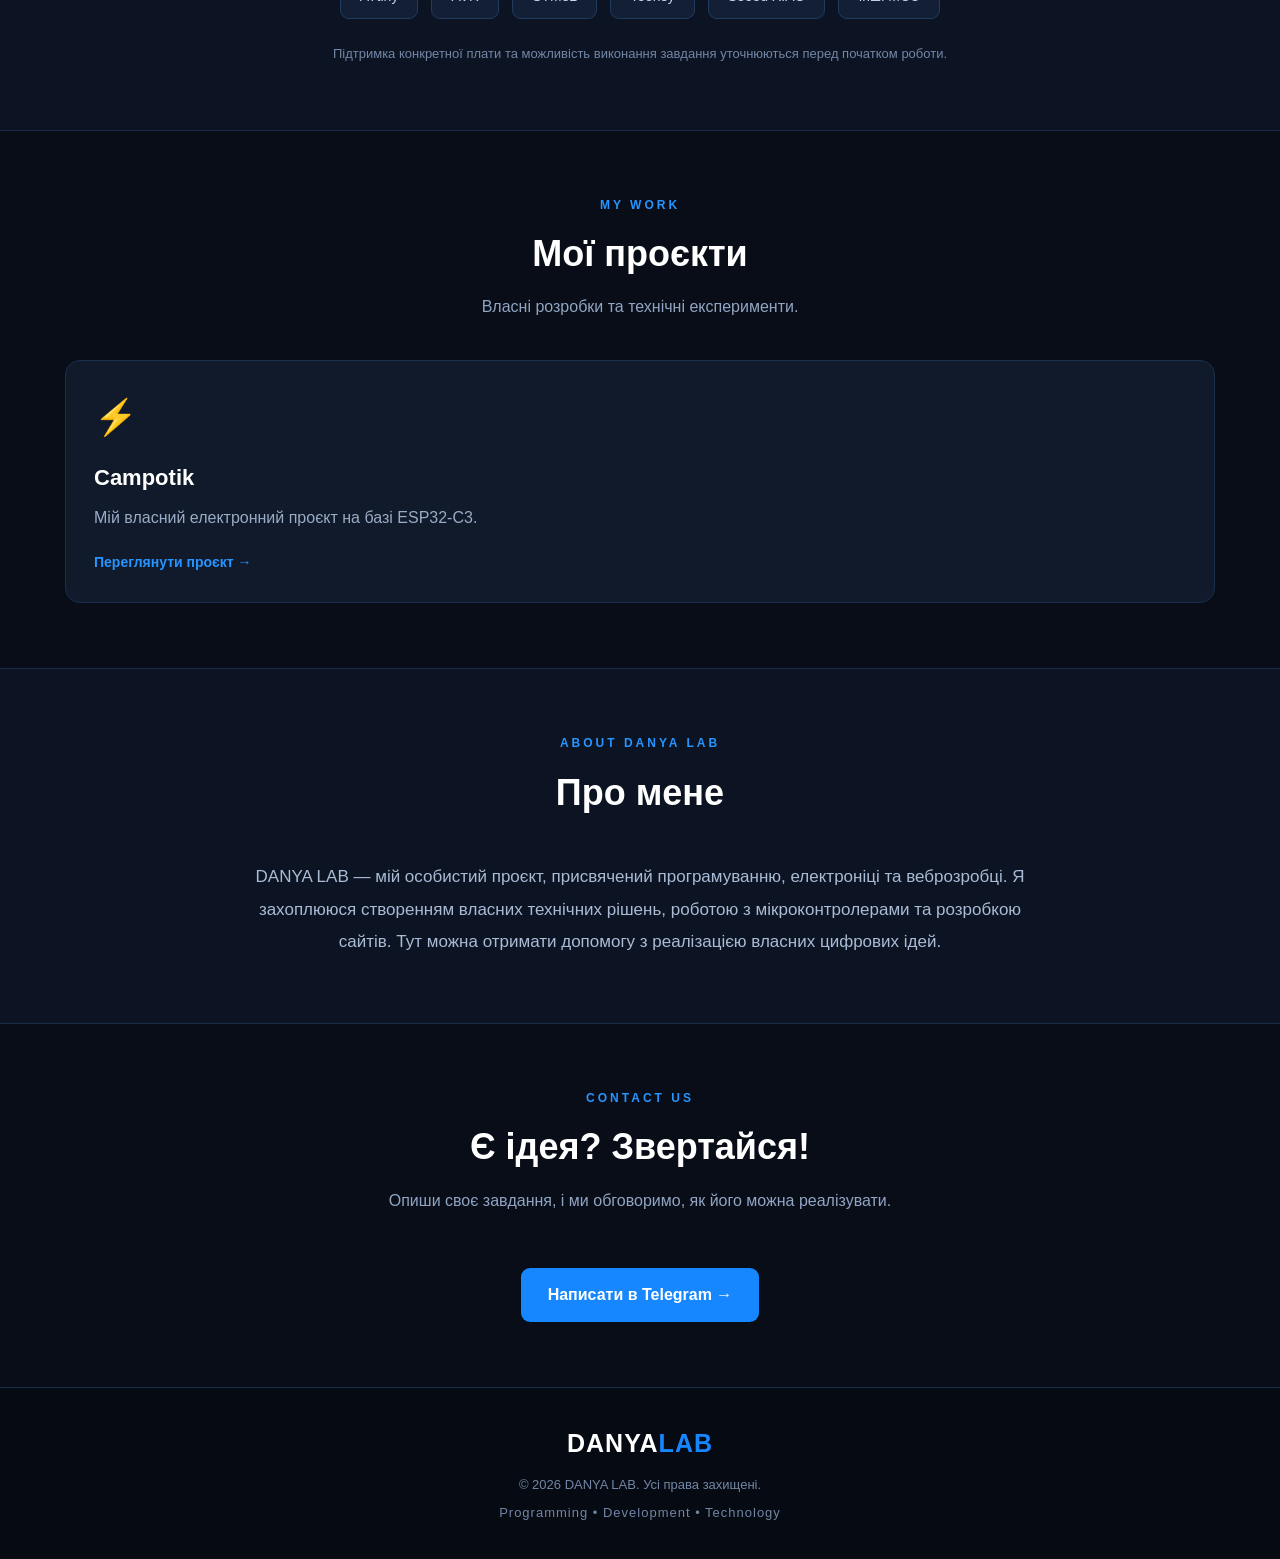
==== commit b1606171: "Add files via upload" ====
--- a/index.html
+++ b/index.html
@@ -48,7 +48,7 @@
 
             <h1>
                 Твої ідеї —<br>
-                <span>наші розробки.</span>
+                <span>Мох розробки.</span>
             </h1>
 
             <p>
@@ -59,7 +59,7 @@
             <div class="hero-buttons">
 
                 <a href="#services" class="button primary">
-                    Наші послуги
+                    Мої послуги
                 </a>
 
                 <a href="#contacts" class="button secondary">
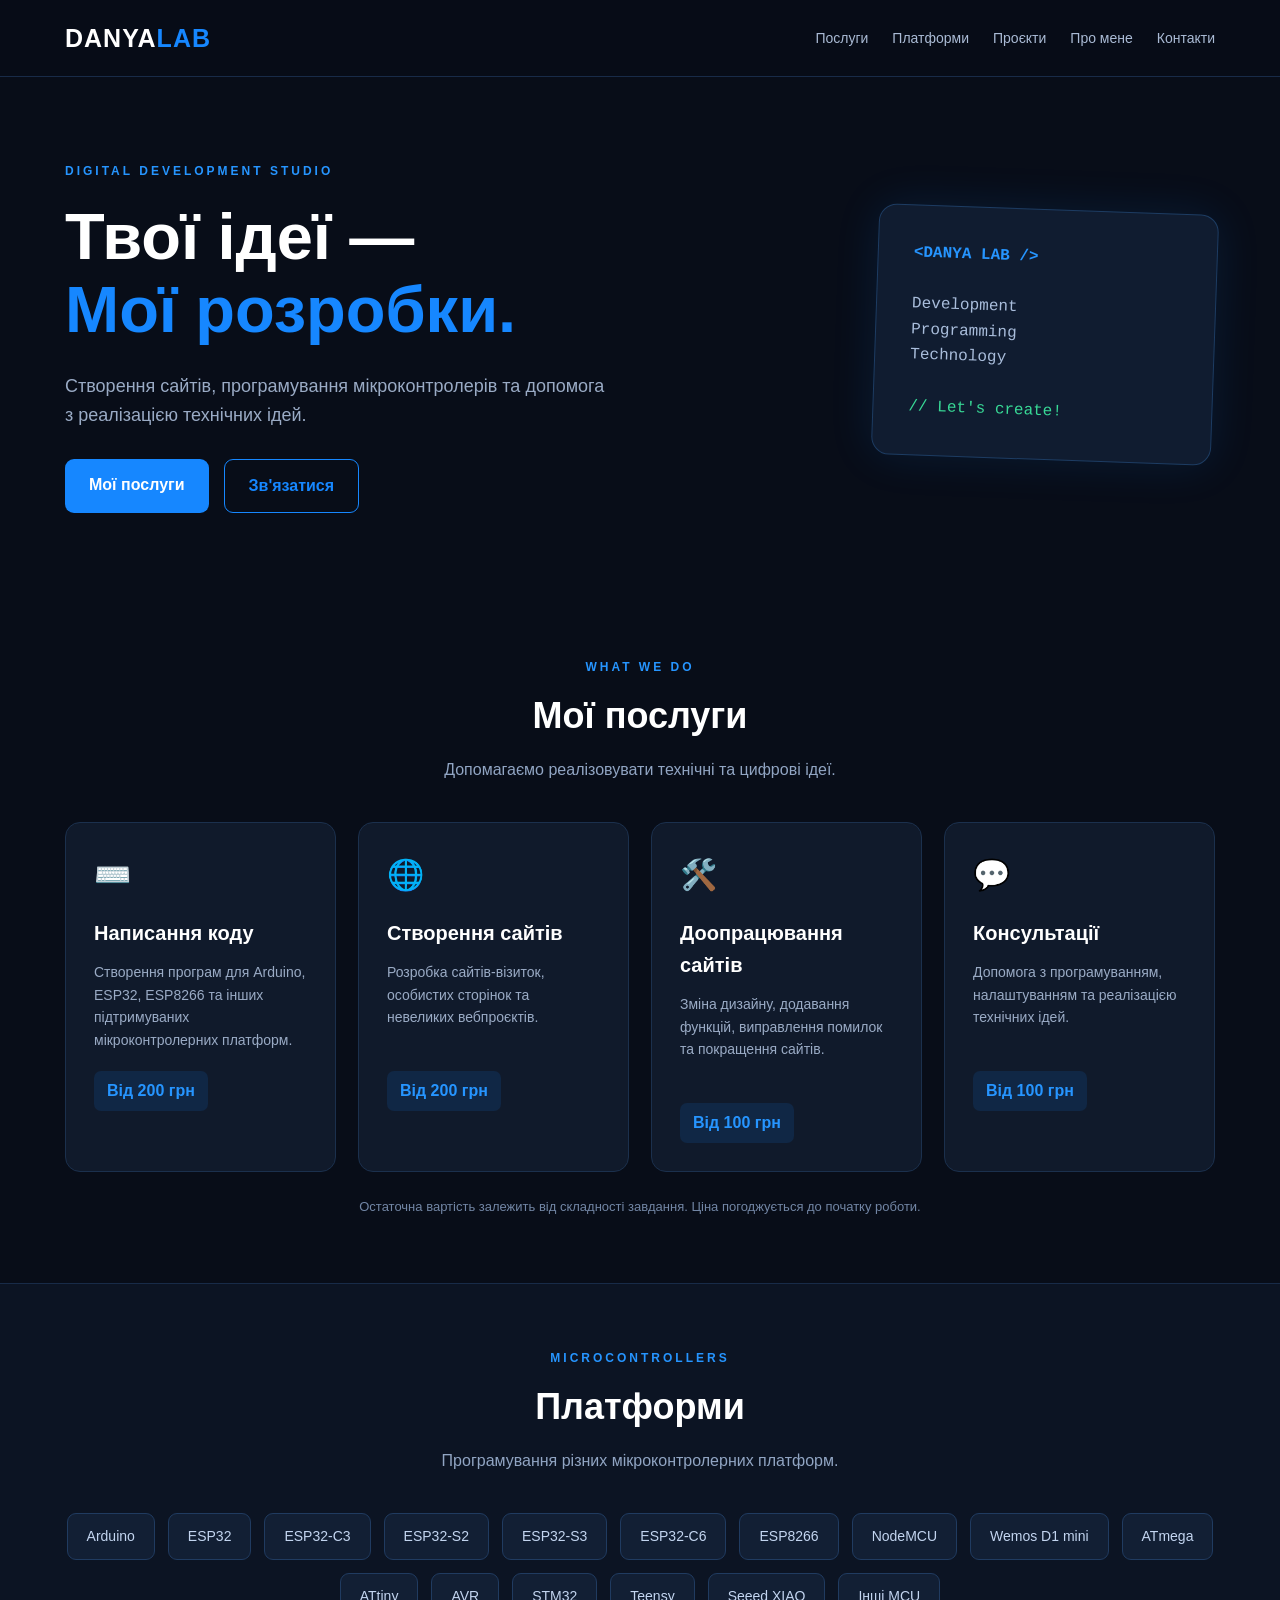
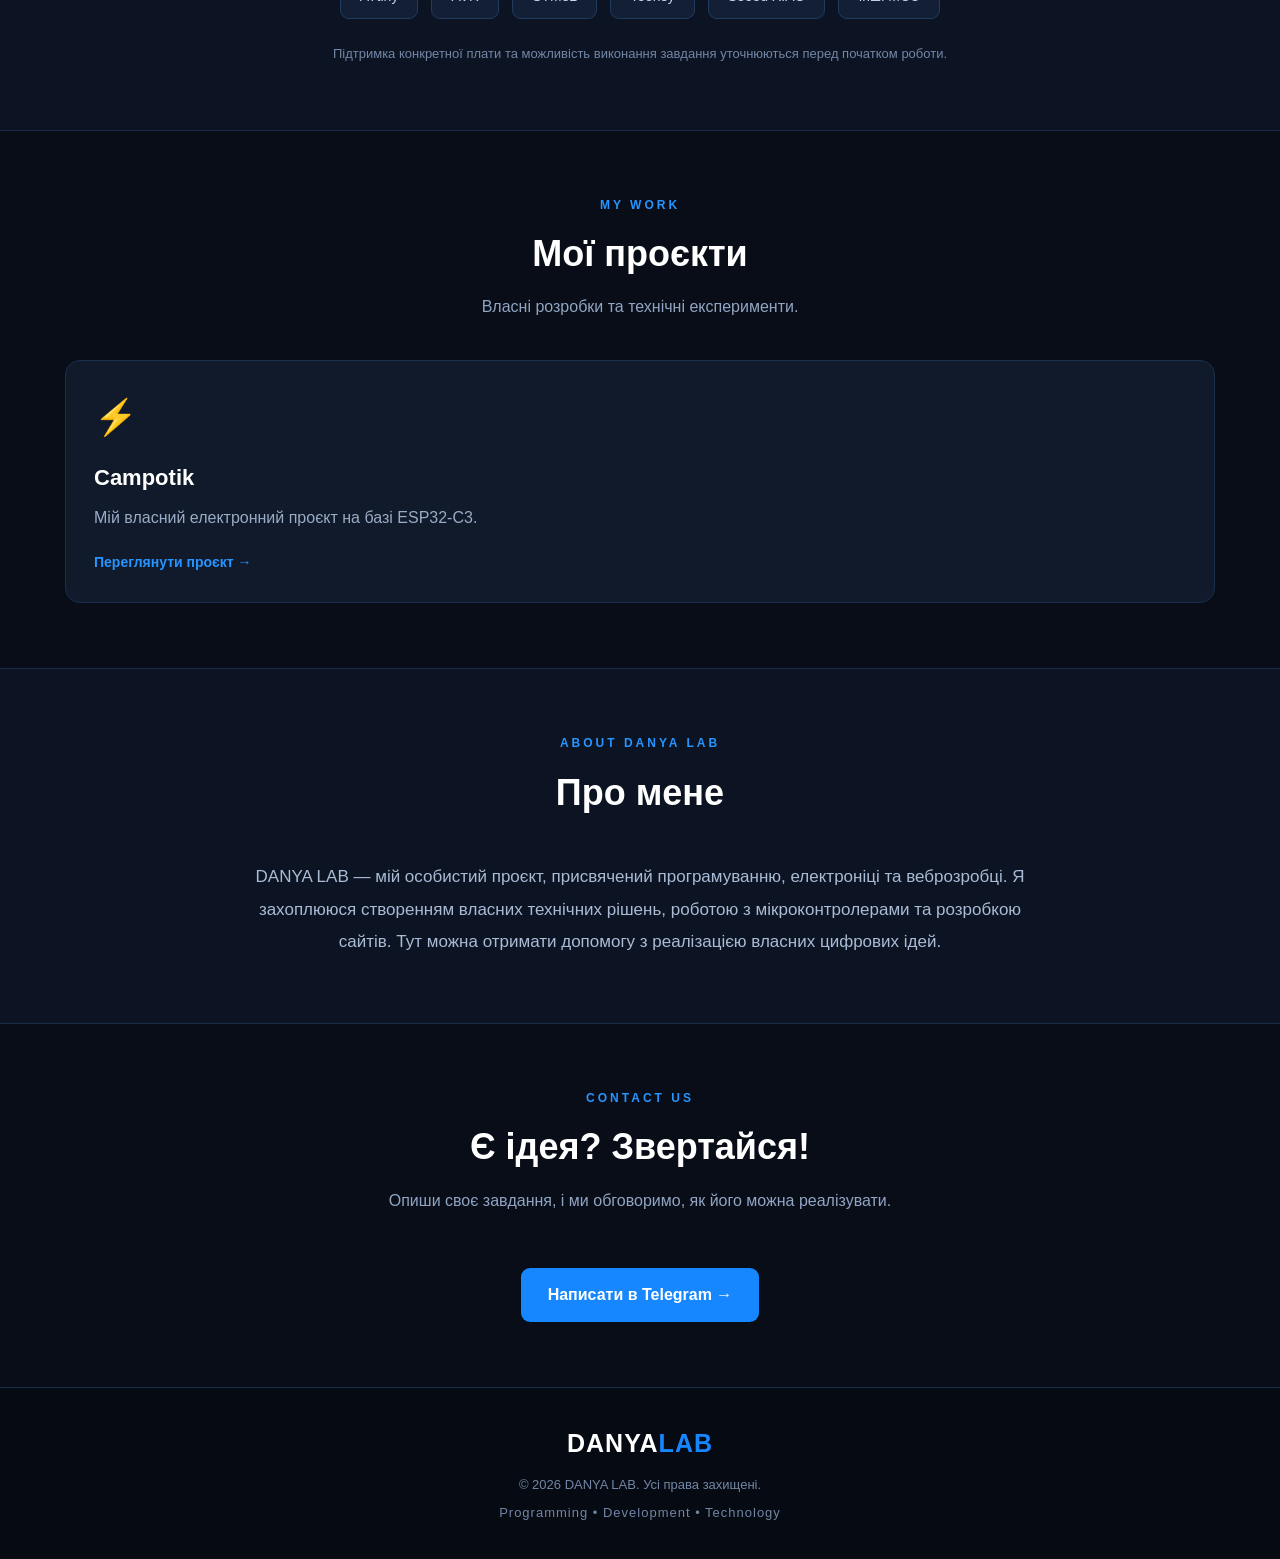
==== commit c3292161: "Add files via upload" ====
--- a/index.html
+++ b/index.html
@@ -48,7 +48,7 @@
 
             <h1>
                 Твої ідеї —<br>
-                <span>Мох розробки.</span>
+                <span>Мої розробки.</span>
             </h1>
 
             <p>
@@ -102,7 +102,7 @@
 
             <span>WHAT WE DO</span>
 
-            <h2>Наші послуги</h2>
+            <h2>Мої послуги</h2>
 
             <p>
                 Допомагаємо реалізовувати технічні та цифрові ідеї.
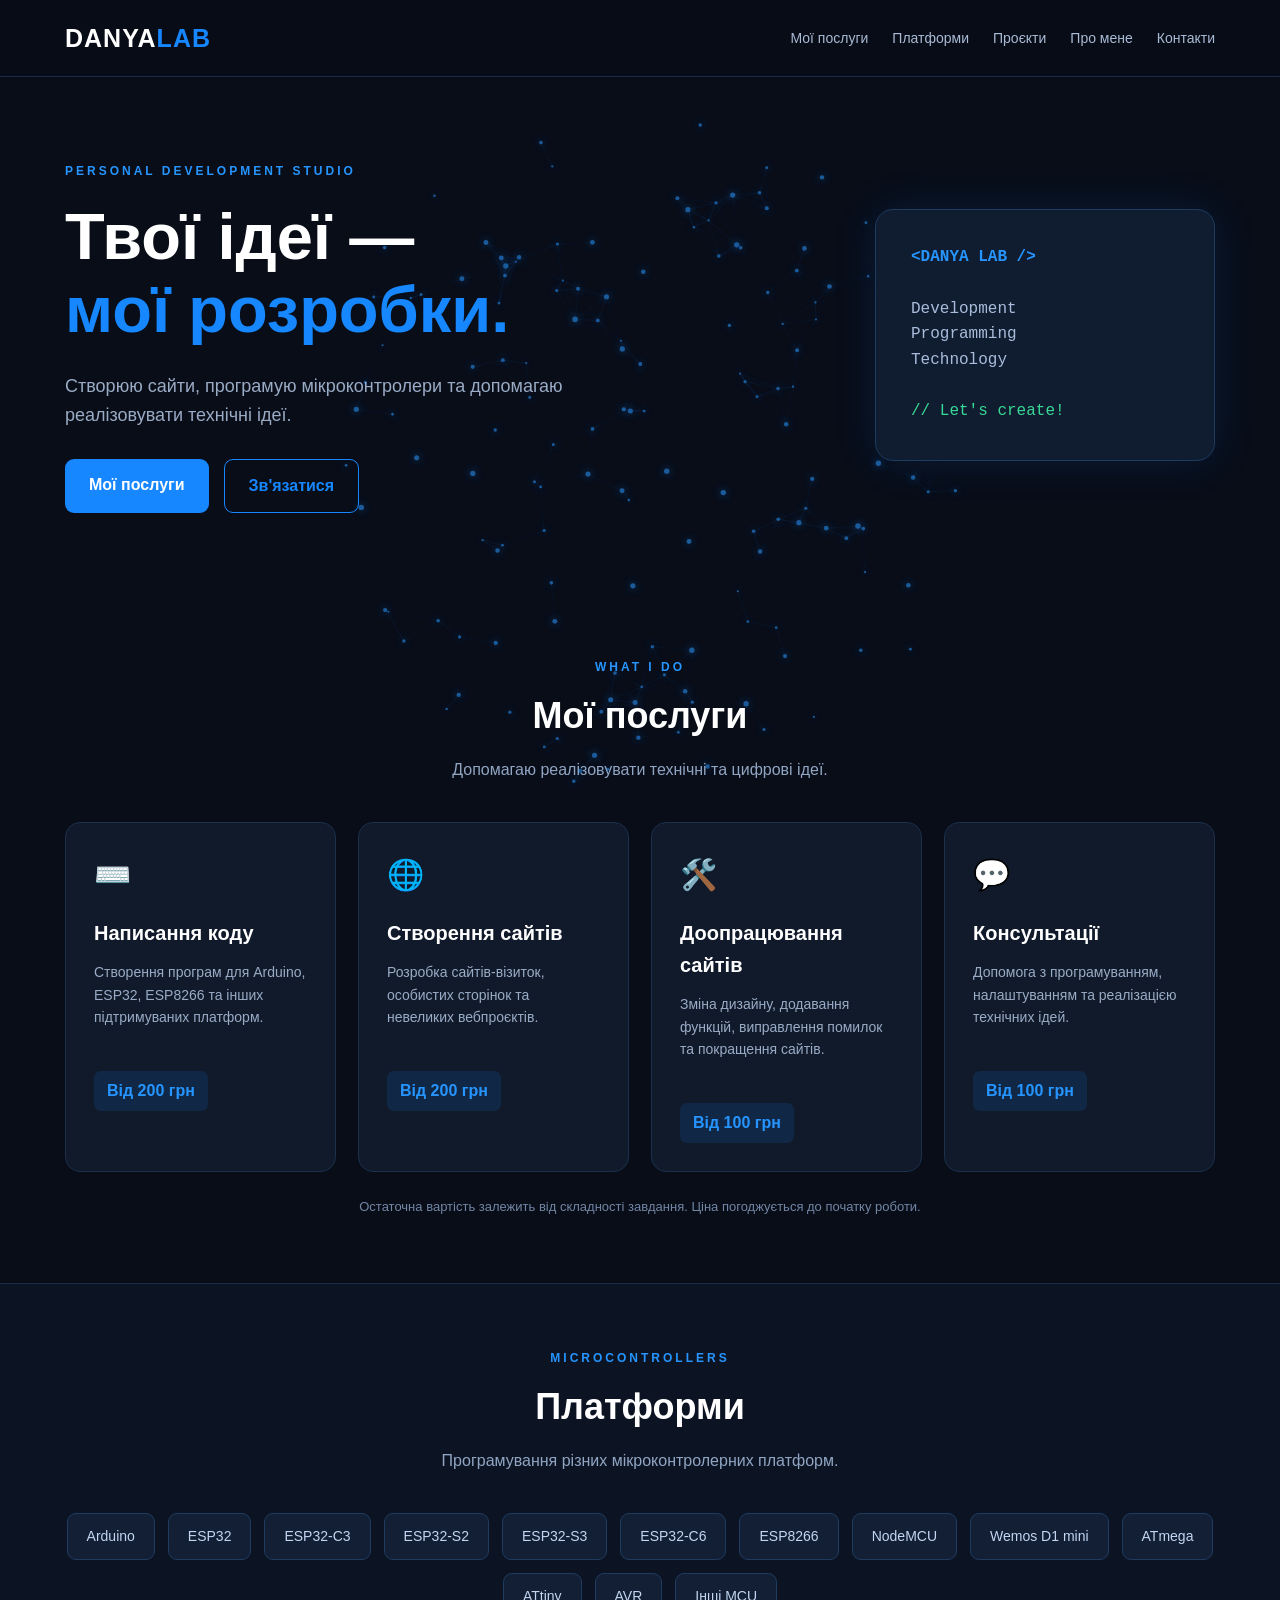
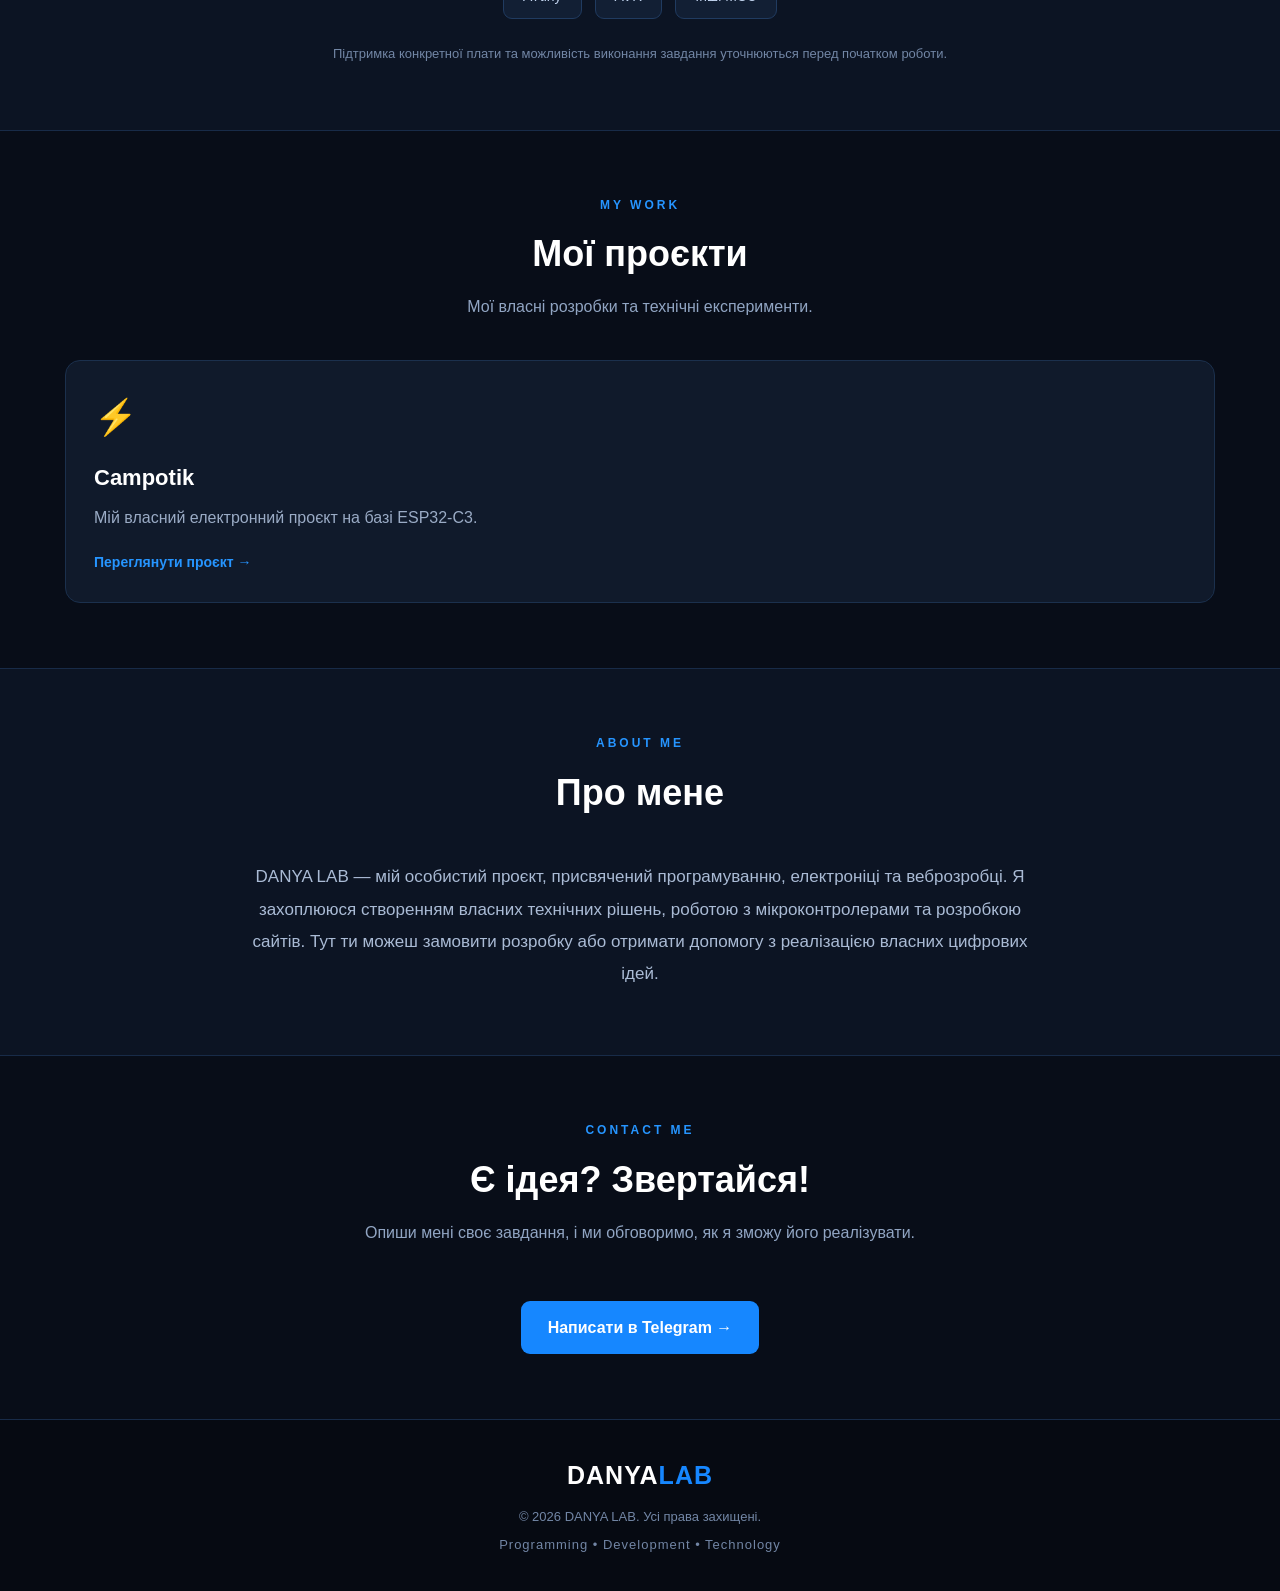
==== commit f13a7863: "Add files via upload" ====
--- a/index.html
+++ b/index.html
@@ -4,17 +4,18 @@
 <head>
     <meta charset="UTF-8">
     <meta name="viewport" content="width=device-width, initial-scale=1.0">
-
-    <meta name="description" content="DANYA LAB — створення сайтів, програмування Arduino, ESP32 та інших мікроконтролерів.">
-
+    <meta name="description" content="DANYA LAB — мої розробки, програмування мікроконтролерів та створення сайтів.">
     <meta name="theme-color" content="#080d18">
 
-    <title>DANYA LAB — Розробка та програмування</title>
+    <title>DANYA LAB — Мої розробки</title>
 
     <link rel="stylesheet" href="style.css">
 </head>
 
 <body>
+
+<!-- Фон із частинок -->
+<canvas id="particle-bg"></canvas>
 
 <header class="site-header">
     <div class="container header-content">
@@ -24,7 +25,7 @@
         </a>
 
         <nav>
-            <a href="#services">Послуги</a>
+            <a href="#services">Мої послуги</a>
             <a href="#platforms">Платформи</a>
             <a href="#projects">Проєкти</a>
             <a href="#about">Про мене</a>
@@ -43,17 +44,17 @@
         <div class="hero-content">
 
             <span class="hero-label">
-                DIGITAL DEVELOPMENT STUDIO
+                PERSONAL DEVELOPMENT STUDIO
             </span>
 
             <h1>
                 Твої ідеї —<br>
-                <span>Мої розробки.</span>
+                <span>мої розробки.</span>
             </h1>
 
             <p>
-                Створення сайтів, програмування мікроконтролерів
-                та допомога з реалізацією технічних ідей.
+                Створюю сайти, програмую мікроконтролери
+                та допомагаю реалізовувати технічні ідеї.
             </p>
 
             <div class="hero-buttons">
@@ -94,18 +95,18 @@
 
     </section>
 
-    <!-- ПОСЛУГИ -->
+    <!-- МОЇ ПОСЛУГИ -->
 
     <section class="section container" id="services">
 
         <div class="section-heading">
 
-            <span>WHAT WE DO</span>
+            <span>WHAT I DO</span>
 
             <h2>Мої послуги</h2>
 
             <p>
-                Допомагаємо реалізовувати технічні та цифрові ідеї.
+                Допомагаю реалізовувати технічні та цифрові ідеї.
             </p>
 
         </div>
@@ -113,72 +114,43 @@
         <div class="cards">
 
             <div class="card">
-
                 <div class="card-icon">⌨️</div>
-
                 <h3>Написання коду</h3>
-
                 <p>
                     Створення програм для Arduino, ESP32,
-                    ESP8266 та інших підтримуваних
-                    мікроконтролерних платформ.
-                </p>
-
-                <div class="card-price">
-                    Від 200 грн
-                </div>
-
+                    ESP8266 та інших підтримуваних платформ.
+                </p>
+                <div class="card-price">Від 200 грн</div>
             </div>
 
             <div class="card">
-
                 <div class="card-icon">🌐</div>
-
                 <h3>Створення сайтів</h3>
-
                 <p>
                     Розробка сайтів-візиток, особистих сторінок
                     та невеликих вебпроєктів.
                 </p>
-
-                <div class="card-price">
-                    Від 200 грн
-                </div>
-
+                <div class="card-price">Від 200 грн</div>
             </div>
 
             <div class="card">
-
                 <div class="card-icon">🛠️</div>
-
                 <h3>Доопрацювання сайтів</h3>
-
                 <p>
                     Зміна дизайну, додавання функцій,
                     виправлення помилок та покращення сайтів.
                 </p>
-
-                <div class="card-price">
-                    Від 100 грн
-                </div>
-
+                <div class="card-price">Від 100 грн</div>
             </div>
 
             <div class="card">
-
                 <div class="card-icon">💬</div>
-
                 <h3>Консультації</h3>
-
                 <p>
                     Допомога з програмуванням, налаштуванням
                     та реалізацією технічних ідей.
                 </p>
-
-                <div class="card-price">
-                    Від 100 грн
-                </div>
-
+                <div class="card-price">Від 100 грн</div>
             </div>
 
         </div>
@@ -197,19 +169,14 @@
         <div class="container">
 
             <div class="section-heading">
-
                 <span>MICROCONTROLLERS</span>
-
                 <h2>Платформи</h2>
-
                 <p>
                     Програмування різних мікроконтролерних платформ.
                 </p>
-
             </div>
 
             <div class="platform-list">
-
                 <div class="platform">Arduino</div>
                 <div class="platform">ESP32</div>
                 <div class="platform">ESP32-C3</div>
@@ -222,11 +189,7 @@
                 <div class="platform">ATmega</div>
                 <div class="platform">ATtiny</div>
                 <div class="platform">AVR</div>
-                <div class="platform">STM32</div>
-                <div class="platform">Teensy</div>
-                <div class="platform">Seeed XIAO</div>
                 <div class="platform">Інші MCU</div>
-
             </div>
 
             <p class="platform-note">
@@ -238,20 +201,16 @@
 
     </section>
 
-    <!-- ПРОЄКТИ -->
+    <!-- МОЇ ПРОЄКТИ -->
 
     <section class="section container" id="projects">
 
         <div class="section-heading">
-
             <span>MY WORK</span>
-
             <h2>Мої проєкти</h2>
-
             <p>
-                Власні розробки та технічні експерименти.
-            </p>
-
+                Мої власні розробки та технічні експерименти.
+            </p>
         </div>
 
         <div class="projects">
@@ -284,15 +243,11 @@
         <div class="container">
 
             <div class="section-heading">
-
-                <span>ABOUT DANYA LAB</span>
-
+                <span>ABOUT ME</span>
                 <h2>Про мене</h2>
-
             </div>
 
             <p class="about-text">
-
                 DANYA LAB — мій особистий проєкт,
                 присвячений програмуванню, електроніці
                 та веброзробці.
@@ -301,9 +256,8 @@
                 рішень, роботою з мікроконтролерами
                 та розробкою сайтів.
 
-                Тут можна отримати допомогу з реалізацією
-                власних цифрових ідей.
-
+                Тут ти можеш замовити розробку або отримати
+                допомогу з реалізацією власних цифрових ідей.
             </p>
 
         </div>
@@ -316,13 +270,13 @@
 
         <div class="section-heading">
 
-            <span>CONTACT US</span>
+            <span>CONTACT ME</span>
 
             <h2>Є ідея? Звертайся!</h2>
 
             <p>
-                Опиши своє завдання, і ми обговоримо,
-                як його можна реалізувати.
+                Опиши мені своє завдання, і ми обговоримо,
+                як я зможу його реалізувати.
             </p>
 
         </div>
@@ -340,17 +294,13 @@
 
 </main>
 
-<!-- FOOTER -->
-
 <footer class="site-footer">
 
     <a href="#" class="logo">
         DANYA<span>LAB</span>
     </a>
 
-    <p>
-        © 2026 DANYA LAB. Усі права захищені.
-    </p>
+    <p>© 2026 DANYA LAB. Усі права захищені.</p>
 
     <p class="footer-description">
         Programming • Development • Technology
@@ -358,5 +308,7 @@
 
 </footer>
 
+<script src="script.js"></script>
+
 </body>
 </html>
--- a/style.css
+++ b/style.css
@@ -1,3 +1,4 @@
+
 /* ==============================
    ОСНОВНІ НАЛАШТУВАННЯ
 ============================== */
@@ -17,6 +18,7 @@
     background: #080d18;
     color: #e7efff;
     line-height: 1.6;
+    overflow-x: hidden;
 }
 
 .container {
@@ -30,7 +32,28 @@
 }
 
 /* ==============================
-   ШАПКА САЙТУ
+   ФОН ІЗ ЧАСТИНОК
+============================== */
+
+#particle-bg {
+    position: fixed;
+    inset: 0;
+    width: 100%;
+    height: 100%;
+    z-index: 0;
+    pointer-events: none;
+    opacity: 0.65;
+}
+
+/* Увесь вміст поверх фону */
+
+body > *:not(#particle-bg) {
+    position: relative;
+    z-index: 1;
+}
+
+/* ==============================
+   ШАПКА
 ============================== */
 
 .site-header {
@@ -161,7 +184,9 @@
     color: white;
 }
 
-/* Декоративний блок з кодом */
+/* ==============================
+   ВІКОНЦЕ З КОДОМ
+============================== */
 
 .hero-decoration {
     width: 340px;
@@ -176,7 +201,9 @@
     box-shadow: 0 0 45px rgba(22, 135, 255, 0.12);
     font-family: Consolas, monospace;
     color: #a9bddb;
-    transform: rotate(2deg);
+
+    transform-origin: center;
+    animation: floating-window 4s ease-in-out infinite;
 }
 
 .code-blue {
@@ -186,6 +213,28 @@
 
 .code-green {
     color: #38d996;
+}
+
+@keyframes floating-window {
+    0% {
+        transform: rotate(2deg) translateY(0);
+    }
+
+    25% {
+        transform: rotate(-2deg) translateY(-8px);
+    }
+
+    50% {
+        transform: rotate(2deg) translateY(0);
+    }
+
+    75% {
+        transform: rotate(-2deg) translateY(8px);
+    }
+
+    100% {
+        transform: rotate(2deg) translateY(0);
+    }
 }
 
 /* ==============================
@@ -223,7 +272,7 @@
 }
 
 /* ==============================
-   КАРТКИ ПОСЛУГ
+   ПОСЛУГИ
 ============================== */
 
 .cards {
@@ -489,7 +538,7 @@
     color: #aabbd5;
 }
 
-/* Галерея */
+/* ГАЛЕРЕЯ */
 
 .gallery-section {
     margin-top: 35px;
@@ -556,7 +605,7 @@
     }
 
     .code-box {
-        transform: none;
+        padding: 30px;
     }
 }
 
@@ -611,4 +660,20 @@
     .campotik-gallery img {
         height: 250px;
     }
-}+}
+
+/* ==============================
+   ЗМЕНШЕННЯ АНІМАЦІЙ
+============================== */
+
+@media (prefers-reduced-motion: reduce) {
+
+    .code-box {
+        animation: none;
+        transform: rotate(2deg);
+    }
+
+    html {
+        scroll-behavior: auto;
+    }
+}
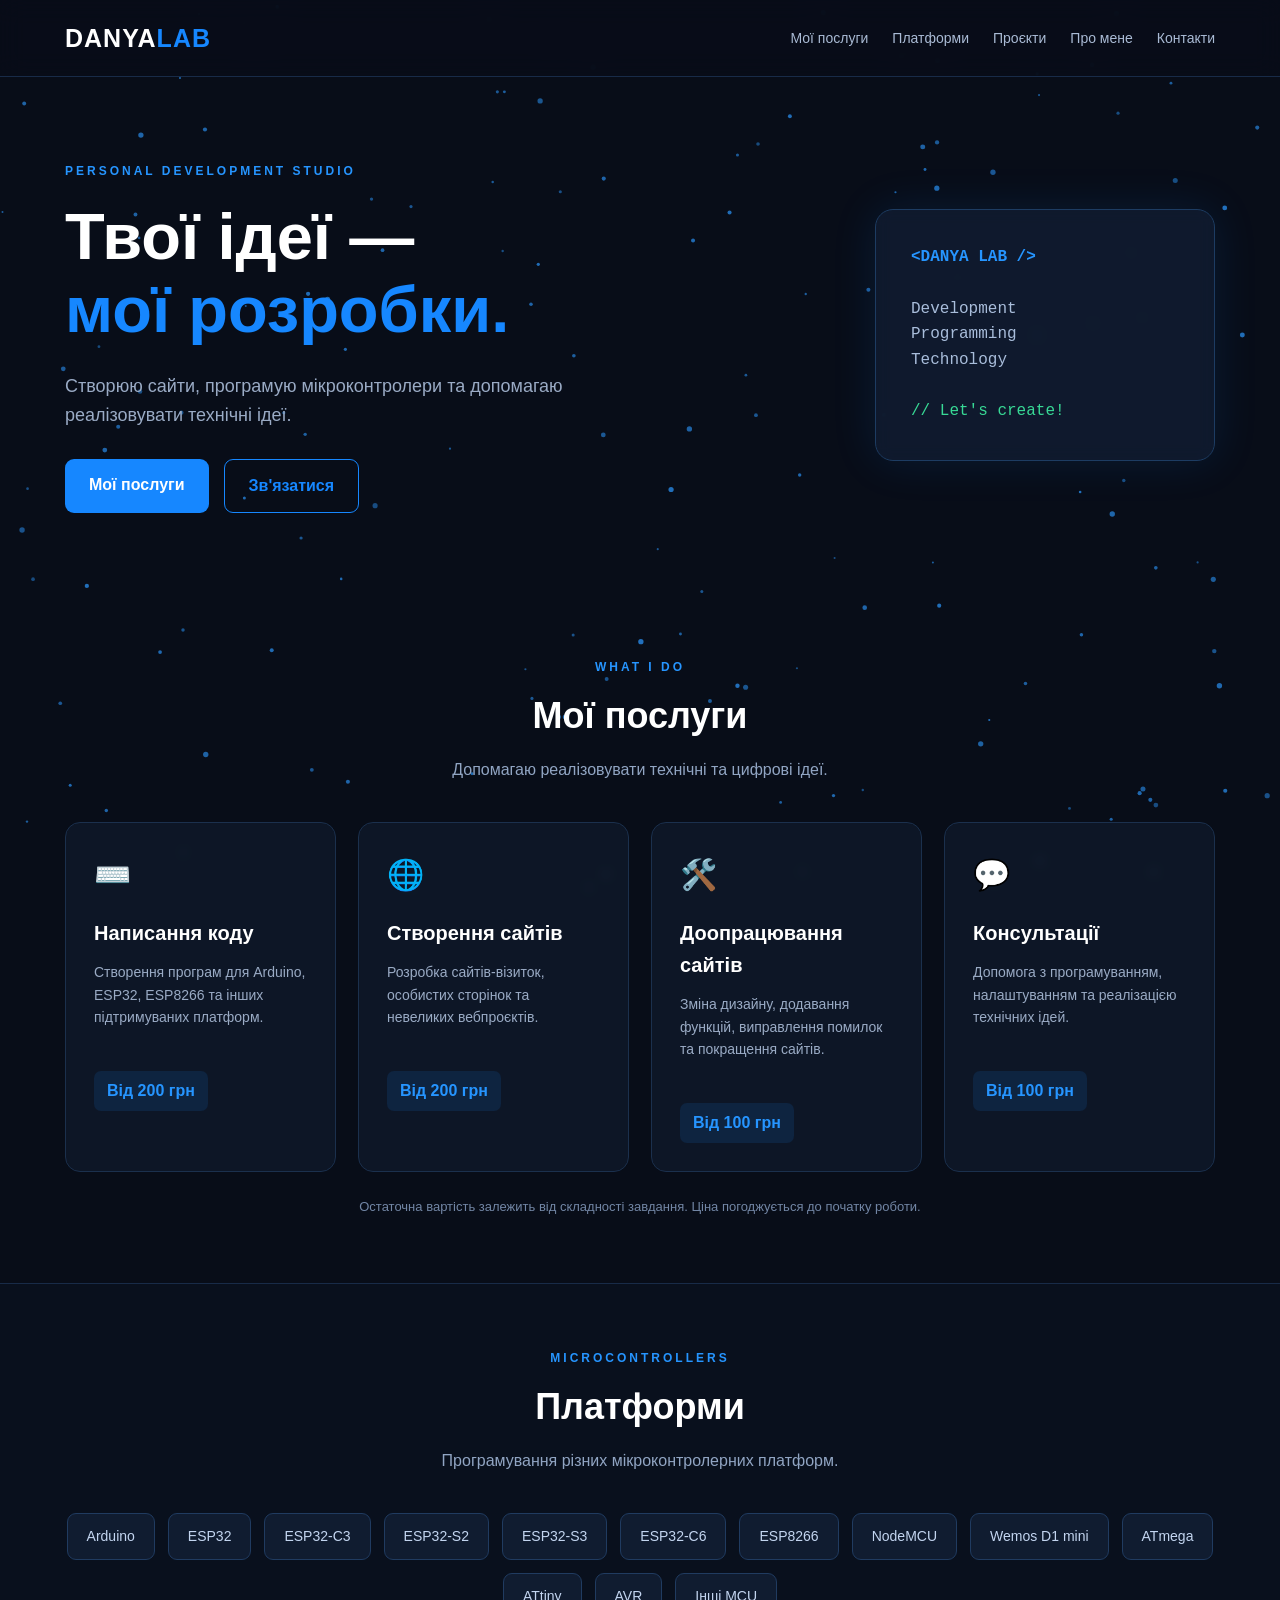
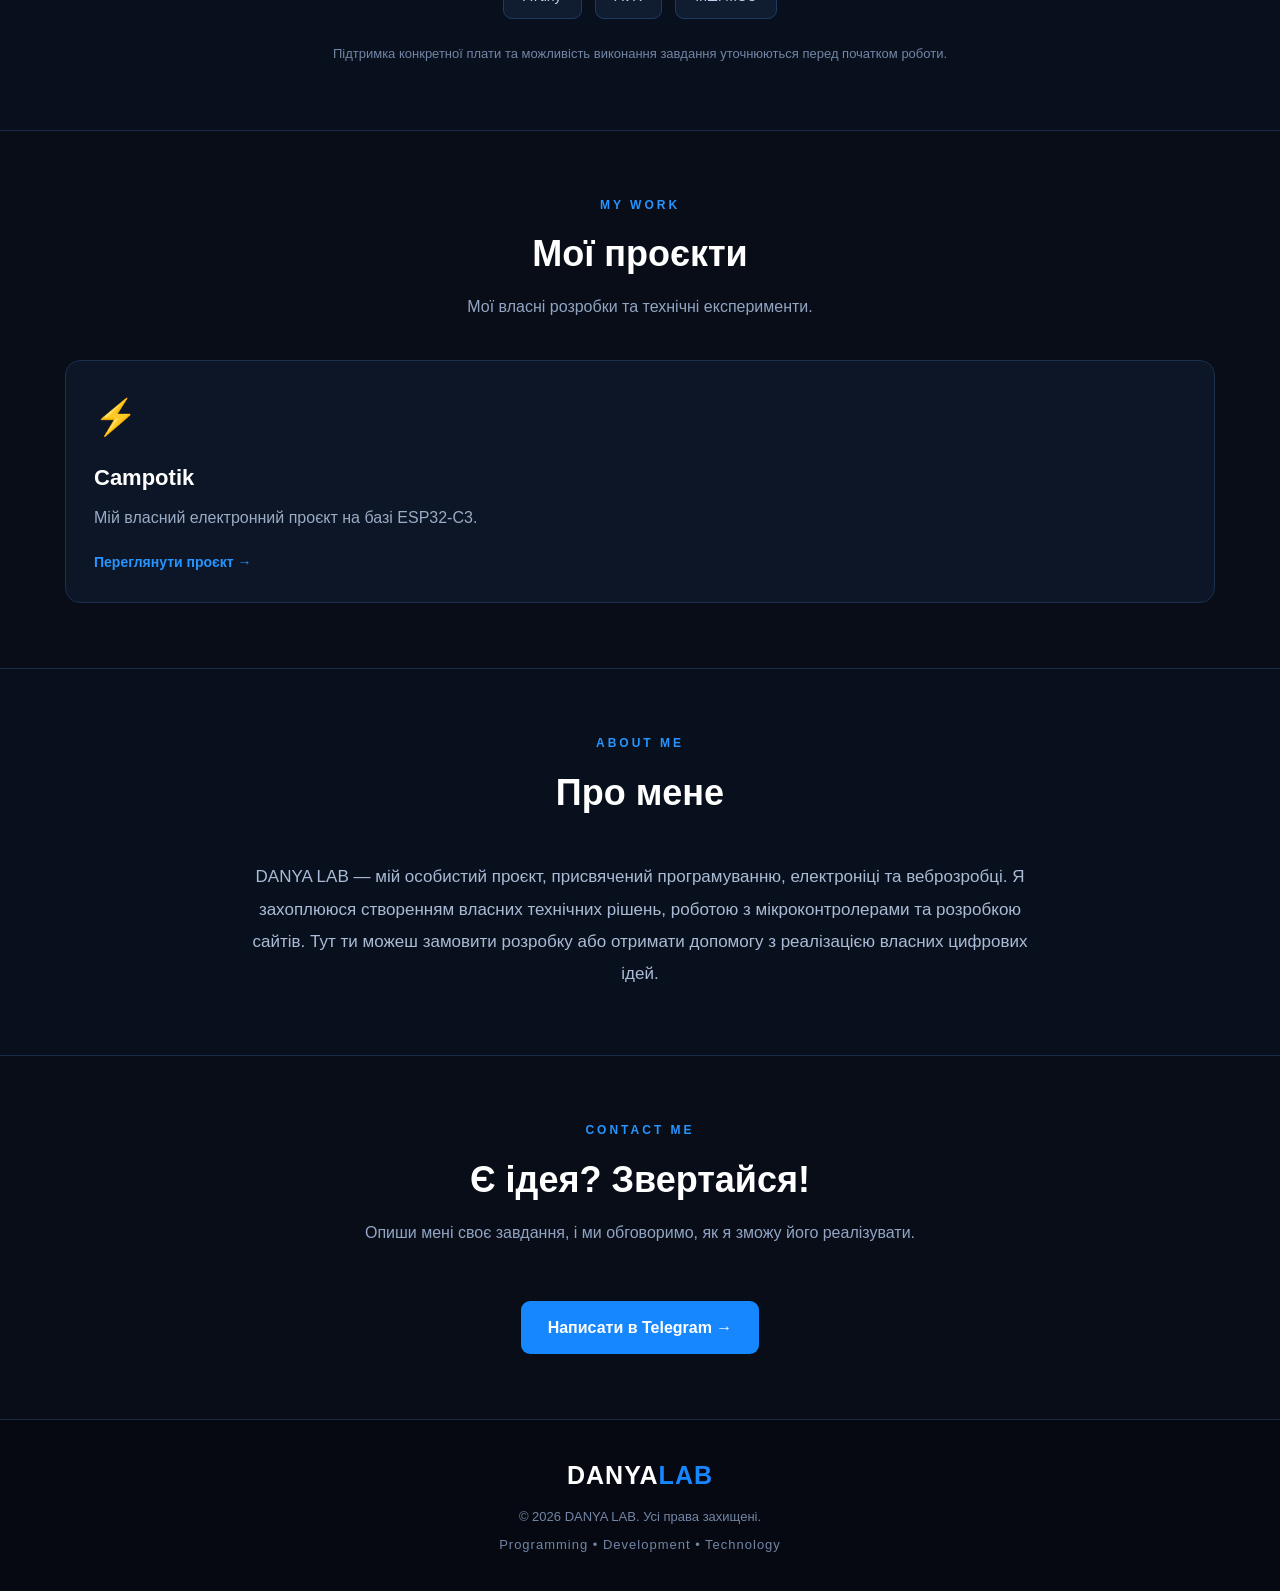
==== commit 697b9a04: "Add files via upload" ====
--- a/index.html
+++ b/index.html
@@ -1,4 +1,3 @@
-
 <!DOCTYPE html>
 <html lang="uk">
 <head>
@@ -38,7 +37,6 @@
 <main>
 
     <!-- ГОЛОВНИЙ ЕКРАН -->
-
     <section class="hero container">
 
         <div class="hero-content">
@@ -115,41 +113,53 @@
 
             <div class="card">
                 <div class="card-icon">⌨️</div>
+
                 <h3>Написання коду</h3>
+
                 <p>
                     Створення програм для Arduino, ESP32,
                     ESP8266 та інших підтримуваних платформ.
                 </p>
+
                 <div class="card-price">Від 200 грн</div>
             </div>
 
             <div class="card">
                 <div class="card-icon">🌐</div>
+
                 <h3>Створення сайтів</h3>
+
                 <p>
                     Розробка сайтів-візиток, особистих сторінок
                     та невеликих вебпроєктів.
                 </p>
+
                 <div class="card-price">Від 200 грн</div>
             </div>
 
             <div class="card">
                 <div class="card-icon">🛠️</div>
+
                 <h3>Доопрацювання сайтів</h3>
+
                 <p>
                     Зміна дизайну, додавання функцій,
                     виправлення помилок та покращення сайтів.
                 </p>
+
                 <div class="card-price">Від 100 грн</div>
             </div>
 
             <div class="card">
                 <div class="card-icon">💬</div>
+
                 <h3>Консультації</h3>
+
                 <p>
                     Допомога з програмуванням, налаштуванням
                     та реалізацією технічних ідей.
                 </p>
+
                 <div class="card-price">Від 100 грн</div>
             </div>
 
@@ -170,13 +180,16 @@
 
             <div class="section-heading">
                 <span>MICROCONTROLLERS</span>
+
                 <h2>Платформи</h2>
+
                 <p>
                     Програмування різних мікроконтролерних платформ.
                 </p>
             </div>
 
             <div class="platform-list">
+
                 <div class="platform">Arduino</div>
                 <div class="platform">ESP32</div>
                 <div class="platform">ESP32-C3</div>
@@ -190,6 +203,7 @@
                 <div class="platform">ATtiny</div>
                 <div class="platform">AVR</div>
                 <div class="platform">Інші MCU</div>
+
             </div>
 
             <p class="platform-note">
@@ -206,11 +220,15 @@
     <section class="section container" id="projects">
 
         <div class="section-heading">
+
             <span>MY WORK</span>
+
             <h2>Мої проєкти</h2>
+
             <p>
                 Мої власні розробки та технічні експерименти.
             </p>
+
         </div>
 
         <div class="projects">
@@ -243,8 +261,11 @@
         <div class="container">
 
             <div class="section-heading">
+
                 <span>ABOUT ME</span>
+
                 <h2>Про мене</h2>
+
             </div>
 
             <p class="about-text">
--- a/style.css
+++ b/style.css
@@ -1,4 +1,3 @@
-
 /* ==============================
    ОСНОВНІ НАЛАШТУВАННЯ
 ============================== */
@@ -32,7 +31,7 @@
 }
 
 /* ==============================
-   ФОН ІЗ ЧАСТИНОК
+   ІНТЕРАКТИВНИЙ ФОН ІЗ ТОЧОК
 ============================== */
 
 #particle-bg {
@@ -42,12 +41,14 @@
     height: 100%;
     z-index: 0;
     pointer-events: none;
-    opacity: 0.65;
-}
-
-/* Увесь вміст поверх фону */
-
-body > *:not(#particle-bg) {
+    opacity: 0.8;
+}
+
+/* Увесь сайт поверх точок */
+
+.site-header,
+main,
+.site-footer {
     position: relative;
     z-index: 1;
 }
@@ -60,7 +61,7 @@
     position: sticky;
     top: 0;
     z-index: 100;
-    background: rgba(8, 13, 24, 0.95);
+    background: rgba(8, 13, 24, 0.88);
     backdrop-filter: blur(12px);
     border-bottom: 1px solid #182b48;
     padding: 18px 0;
@@ -195,7 +196,7 @@
 
 .code-box {
     padding: 35px;
-    background: #101c30;
+    background: rgba(16, 28, 48, 0.88);
     border: 1px solid #1d3c62;
     border-radius: 18px;
     box-shadow: 0 0 45px rgba(22, 135, 255, 0.12);
@@ -204,6 +205,7 @@
 
     transform-origin: center;
     animation: floating-window 4s ease-in-out infinite;
+    backdrop-filter: blur(8px);
 }
 
 .code-blue {
@@ -283,10 +285,11 @@
 
 .card {
     padding: 28px;
-    background: #101a2b;
+    background: rgba(16, 26, 43, 0.78);
     border: 1px solid #1b304d;
     border-radius: 15px;
     transition: 0.25s;
+    backdrop-filter: blur(5px);
 }
 
 .card:hover {
@@ -334,9 +337,10 @@
 ============================== */
 
 .platforms-section {
-    background: #0c1423;
+    background: rgba(12, 20, 35, 0.55);
     border-top: 1px solid #182b48;
     border-bottom: 1px solid #182b48;
+    backdrop-filter: blur(3px);
 }
 
 .platform-list {
@@ -348,7 +352,7 @@
 
 .platform {
     padding: 11px 19px;
-    background: #121f34;
+    background: rgba(18, 31, 52, 0.85);
     border: 1px solid #203b60;
     border-radius: 9px;
     color: #c3d5f0;
@@ -383,12 +387,13 @@
 .project-card {
     display: block;
     padding: 28px;
-    background: #101a2b;
+    background: rgba(16, 26, 43, 0.78);
     border: 1px solid #1b304d;
     border-radius: 15px;
     text-decoration: none;
     color: #e7efff;
     transition: 0.25s;
+    backdrop-filter: blur(5px);
 }
 
 .project-card:hover {
@@ -424,9 +429,10 @@
 ============================== */
 
 .about-section {
-    background: #0c1423;
+    background: rgba(12, 20, 35, 0.55);
     border-top: 1px solid #182b48;
     border-bottom: 1px solid #182b48;
+    backdrop-filter: blur(3px);
 }
 
 .about-text {
@@ -471,8 +477,9 @@
 .site-footer {
     text-align: center;
     padding: 35px 20px;
-    background: #060a12;
+    background: rgba(6, 10, 18, 0.88);
     border-top: 1px solid #182b48;
+    backdrop-filter: blur(8px);
 }
 
 .site-footer .logo {
@@ -517,11 +524,12 @@
 }
 
 .project-info {
-    background: #101a2b;
+    background: rgba(16, 26, 43, 0.82);
     padding: 25px;
     border-radius: 16px;
     border: 1px solid #1b304d;
     margin-bottom: 40px;
+    backdrop-filter: blur(5px);
 }
 
 .project-info h2 {
@@ -676,4 +684,4 @@
     html {
         scroll-behavior: auto;
     }
-}
+}
